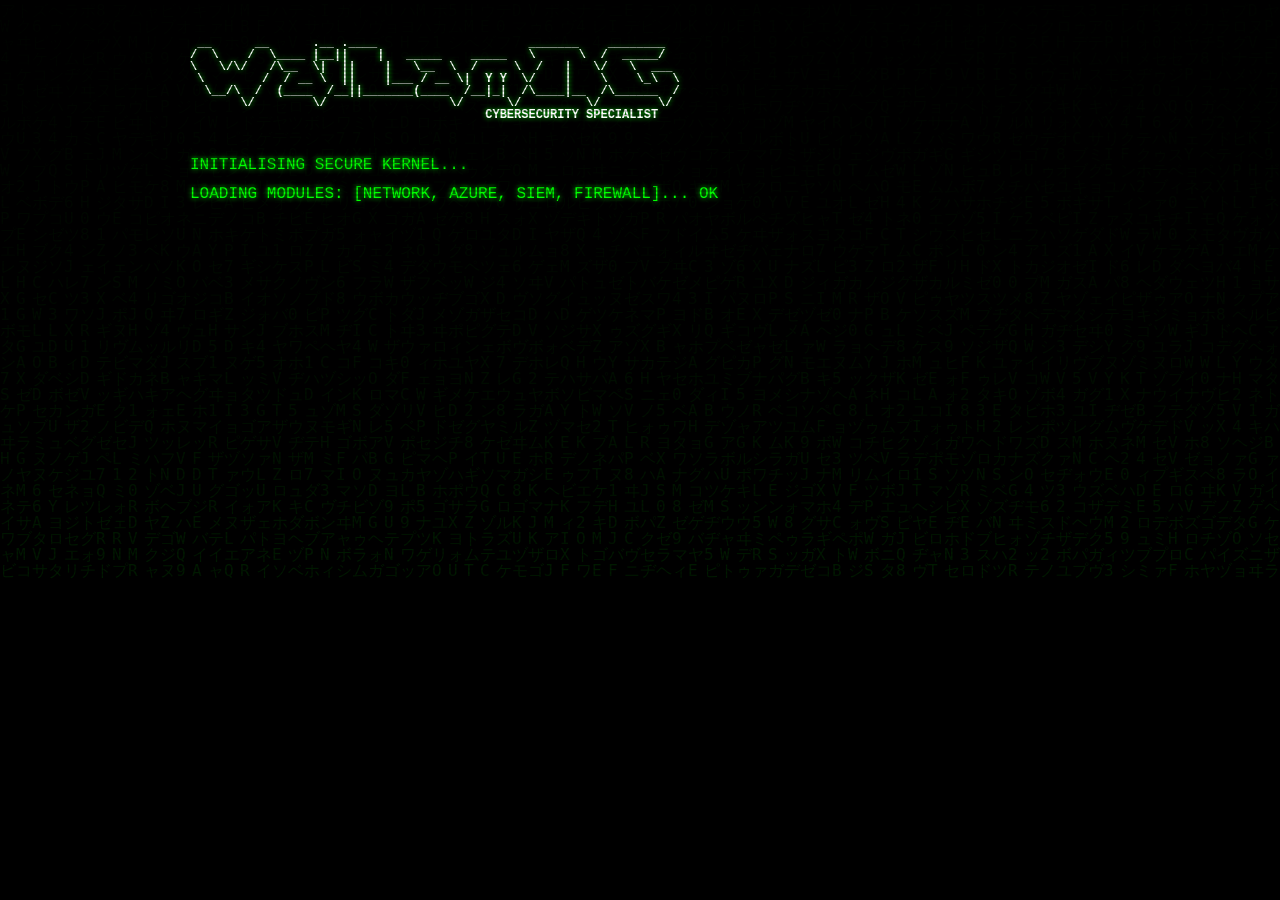
==== index.html @ 567e1de9 "Add initial HTML structure for my bio page" ====
<!DOCTYPE html>
<html lang="en">
<head>
    <meta charset="UTF-8">
    <meta name="viewport" content="width=device-width, initial-scale=1.0">
    <title>Wai Lam NG | Cybersecurity Specialist</title>
    <style>
        body, html {
            margin: 0;
            padding: 0;
            height: 100%;
            background-color: #000;
            color: #0f0;
            font-family: 'Courier New', Courier, monospace;
            overflow: hidden; /* Prevent body scroll, handle scroll in terminal */
        }

        /* Matrix Background */
        canvas {
            display: block;
            position: fixed;
            top: 0;
            left: 0;
            z-index: 0;
            opacity: 0.25; /* Keep it subtle so text is readable */
        }

        /* Terminal Overlay */
        #terminal-wrapper {
            position: absolute;
            top: 0;
            left: 0;
            width: 100%;
            height: 100%;
            z-index: 1;
            padding: 20px;
            box-sizing: border-box;
            overflow-y: auto;
            background: rgba(0, 0, 0, 0.6); /* Dark tint for readability */
        }

        #terminal {
            max-width: 900px;
            margin: 0 auto;
            padding-bottom: 50px;
            text-shadow: 0 0 5px #0f0;
        }

        .output-line {
            margin: 5px 0;
            line-height: 1.5;
            word-wrap: break-word;
            white-space: pre-wrap;
        }

        .cmd-echo {
            color: #fff;
            margin-top: 15px;
        }

        .highlight {
            color: #fff;
            font-weight: bold;
        }

        #input-container {
            display: flex;
            align-items: center;
            margin-top: 10px;
        }

        #prompt {
            color: #0f0;
            margin-right: 10px;
            white-space: nowrap;
        }

        #cmd-input {
            background: transparent;
            border: none;
            color: #0f0;
            font-family: 'Courier New', Courier, monospace;
            font-size: 16px;
            flex-grow: 1;
            outline: none;
            text-shadow: 0 0 5px #0f0;
        }

        /* Ascii Art */
        .ascii-art {
            white-space: pre;
            font-size: 12px;
            line-height: 12px;
            margin-bottom: 20px;
            overflow-x: hidden;
        }

        /* Scanline effect */
        .scanlines {
            background: linear-gradient(
                to bottom,
                rgba(255,255,255,0),
                rgba(255,255,255,0) 50%,
                rgba(0,0,0,0.2) 50%,
                rgba(0,0,0,0.2)
            );
            background-size: 100% 4px;
            position: fixed;
            top: 0; left: 0; right: 0; bottom: 0;
            z-index: 10;
            pointer-events: none;
        }
    </style>
</head>
<body>

    <canvas id="matrix-bg"></canvas>
    <div class="scanlines"></div>

    <div id="terminal-wrapper">
        <div id="terminal">
            <div id="output"></div>
            <div id="input-container" style="display: none;">
                <span id="prompt">guest@wailam-ng:~$</span>
                <input type="text" id="cmd-input" autocomplete="off" spellcheck="false" autofocus>
            </div>
        </div>
    </div>

    <script>
        // --- MATRIX RAIN BACKGROUND ---
        const canvas = document.getElementById('matrix-bg');
        const ctx = canvas.getContext('2d');

        canvas.width = window.innerWidth;
        canvas.height = window.innerHeight;

        const katakana = 'アァカサタナハマヤャラワガザダバパイィキシチニヒミリヰギジヂビピウゥクスツヌフムユュルグズブヅプエェケセテネヘメレゲゼデベペオォコソトノホモヨョロゴゾドボポヴッン';
        const latin = 'ABCDEFGHIJKLMNOPQRSTUVWXYZ';
        const nums = '0123456789';
        const alphabet = katakana + latin + nums;

        const fontSize = 16;
        const columns = canvas.width / fontSize;
        const drops = [];

        for(let x = 0; x < columns; x++) {
            drops[x] = 1;
        }

        function drawMatrix() {
            ctx.fillStyle = 'rgba(0, 0, 0, 0.05)';
            ctx.fillRect(0, 0, canvas.width, canvas.height);
            
            ctx.fillStyle = '#0F0';
            ctx.font = fontSize + 'px monospace';

            for(let i = 0; i < drops.length; i++) {
                const text = alphabet.charAt(Math.floor(Math.random() * alphabet.length));
                ctx.fillText(text, i * fontSize, drops[i] * fontSize);
                
                if(drops[i] * fontSize > canvas.height && Math.random() > 0.975) {
                    drops[i] = 0;
                }
                drops[i]++;
            }
        }
        setInterval(drawMatrix, 30);

        window.addEventListener('resize', () => {
            canvas.width = window.innerWidth;
            canvas.height = window.innerHeight;
        });

        // --- TERMINAL LOGIC ---
        const outputDiv = document.getElementById('output');
        const inputContainer = document.getElementById('input-container');
        const cmdInput = document.getElementById('cmd-input');
        const wrapper = document.getElementById('terminal-wrapper');

        const profileData = {
            whoami: `
NAME:        Wai Lam, NG (William)
ROLE:        Cybersecurity Specialist
LOCATION:    Adelaide, Australia
MISSION:     Championing "adequate security" for business resilience.
BIO:         Experienced ICT security architect specialising in network 
             security, cloud computing, and threat hunting.

Type '<span class="highlight">skills</span>', '<span class="highlight">experience</span>', or '<span class="highlight">projects</span>' to dig deeper.`,

            skills: `
[SYSTEM SCAN: SKILLS INVENTORY]

<span class="highlight">> Network Security:</span>         Firewall management, architecture review
<span class="highlight">> Azure Cloud Computing:</span>    Managing Azure networking components
<span class="highlight">> Threat Hunting:</span>           SIEM (Splunk, Azure KQL), PCAP analysis
<span class="highlight">> Microsoft Security:</span>       Microsoft Defender, Incident Response, Intune
<span class="highlight">> Risk Assessments:</span>         Trending cyber threat landscape analysis
<span class="highlight">> 3rd Party Risk:</span>           Ensure appropriate controls & due diligence
<span class="highlight">> Vulnerability Management:</span> VA scans, prioritising patches by severity
<span class="highlight">> ICT Continuity:</span>           Reinforcing continuity, Business Impact Analysis`,

            experience: `
[WORK HISTORY LOG]

<span class="highlight">[+] SA POLICE (SOUTH AUSTRALIA)</span>
    Role: Technical Security Specialist
    Time: Oct 2024 - Present

<span class="highlight">[+] ISD CYBER (SOUTH AUSTRALIA)</span>
    Role: Senior Technical Security Consultant 
    Time: Nov 2021 – Oct 2024
    --
    Role: Technical Security Consultant
    Time: Aug 2019 – Nov 2021

<span class="highlight">[+] NETCRAFT (MACAU)</span>
    Role: Multiple roles in infrastructure engineering
    Time: Feb 2014 - Feb 2017`,

            education: `
[EDUCATION & CERTIFICATIONS DECRYPTED]

<span class="highlight">DEGREES:</span>
* Master of Cybersecurity, University of South Australia (2019)
* Bachelor of Commerce, University of Adelaide (2012)

<span class="highlight">KEY CERTIFICATIONS:</span>
* Microsoft Certified: Security Operations Analyst Associate
* Azure Fundamentals
* Certificate of the Business Continuity Institute (CBCI)
* H3C Certified Senior Engineer for Routing & Switching (relevant to CCNP)
* CCNA Routing and Switching
* VMware Certified Professional 5 (VCP5)`,

            projects: `
[PROJECT FILES EXTRACTED]

<span class="highlight">> Compliance Alignment:</span> 
  Maturity assessments against Essential Eight, NIST CSF, AESCSF, ISO 27002.
  
<span class="highlight">> Cyber Incident Response:</span> 
  Utilised SOAR and SIEM platforms for security incident reviews.

<span class="highlight">> Security Hardening & SOE Baseline:</span> 
  Implemented scalable security controls for secure operating environments.

<span class="highlight">> International Projects:</span> 
  Key member of cyber security programs in large oil & gas corporations 
  and government departments in Australia. 
  Extensive IT infrastructure projects across Macau and China 
  (casino hotels, aviation networks, government departments).`,

            contact: `
[ESTABLISHING SECURE CONNECTION...]

Phone: <span class="highlight">0426 097 288</span>
Email: <span class="highlight">wailam.ng.william@gmail.com</span>

Ready to strengthen your security posture. Awaiting your transmission.`
        };

        const bootSequence = [
            "INITIALISING SECURE KERNEL...",
            "LOADING MODULES: [NETWORK, AZURE, SIEM, FIREWALL]... OK",
            "ESTABLISHING UPLINK TO WAI LAM NG SECURE DB... CONNECTED",
            "DECRYPTING PROFILE DATA...",
            " ",
            "SYSTEM READY.",
            `Type '<span class="highlight">help</span>' for a list of available commands.`
        ];

        const asciiArt = `
 __      __      .__ .____                     _______    ________   
/  \\    /  \\____ |__||    |   _____    _____   \\      \\  /  _____/   
\\   \\/\\/   /\\__  \\|  ||    |   \\__  \\  /     \\  /   |   \\/   \\  ___  
 \\        /  / __ \\  ||    |___ / __ \\|  Y Y  \\/    |    \\    \\_\\  \\ 
  \\__/\\  /  (____  /__||_______(____  /__|_|  /\\____|__  /\\______  / 
       \\/        \\/                 \\/      \\/         \\/        \\/  
                                         CYBERSECURITY SPECIALIST
        `;

        // Boot sequence logic
        let bootIndex = 0;
        function printBootSequence() {
            if (bootIndex === 0) {
                printLine(`<div class="ascii-art highlight">${asciiArt}</div>`);
            }

            if (bootIndex < bootSequence.length) {
                printLine(bootSequence[bootIndex]);
                bootIndex++;
                setTimeout(printBootSequence, 300); // 300ms delay between lines
            } else {
                inputContainer.style.display = 'flex';
                cmdInput.focus();
                scrollToBottom();
            }
        }

        // Print line to terminal
        function printLine(text, isCmd = false) {
            const line = document.createElement('div');
            line.className = 'output-line' + (isCmd ? ' cmd-echo' : '');
            line.innerHTML = text;
            outputDiv.appendChild(line);
            scrollToBottom();
        }

        function scrollToBottom() {
            wrapper.scrollTop = wrapper.scrollHeight;
        }

        // Handle commands
        function processCommand(cmd) {
            const cleanCmd = cmd.trim().toLowerCase();
            printLine(`guest@wailam-ng:~$ ${cmd}`, true);

            if (cleanCmd === '') return;

            switch(cleanCmd) {
                case 'help':
                    printLine(`
AVAILABLE COMMANDS:
  <span class="highlight">whoami</span>     - Display executive summary
  <span class="highlight">skills</span>     - View technical capabilities
  <span class="highlight">experience</span> - Show employment history
  <span class="highlight">education</span>  - List degrees and certifications
  <span class="highlight">projects</span>   - Display key project highlights
  <span class="highlight">contact</span>    - Get contact details
  <span class="highlight">clear</span>      - Clear terminal screen
  <span class="highlight">sudo</span>       - ???`);
                    break;
                case 'whoami':
                    printLine(profileData.whoami);
                    break;
                case 'skills':
                    printLine(profileData.skills);
                    break;
                case 'experience':
                    printLine(profileData.experience);
                    break;
                case 'education':
                    printLine(profileData.education);
                    break;
                case 'projects':
                    printLine(profileData.projects);
                    break;
                case 'contact':
                    printLine(profileData.contact);
                    break;
                case 'clear':
                    outputDiv.innerHTML = '';
                    break;
                case 'sudo':
                    printLine("Nice try. This incident will be reported.");
                    break;
                default:
                    printLine(`Command not found: ${cleanCmd}. Type 'help' for available commands.`);
            }
        }

        // Event listener for input
        cmdInput.addEventListener('keydown', function(e) {
            if (e.key === 'Enter') {
                const cmd = this.value;
                this.value = '';
                processCommand(cmd);
            }
        });

        // Always focus input when clicking anywhere on the terminal
        wrapper.addEventListener('click', () => {
            cmdInput.focus();
        });

        // Start boot sequence
        window.onload = () => {
            setTimeout(printBootSequence, 500);
        };
    </script>
</body>
</html>
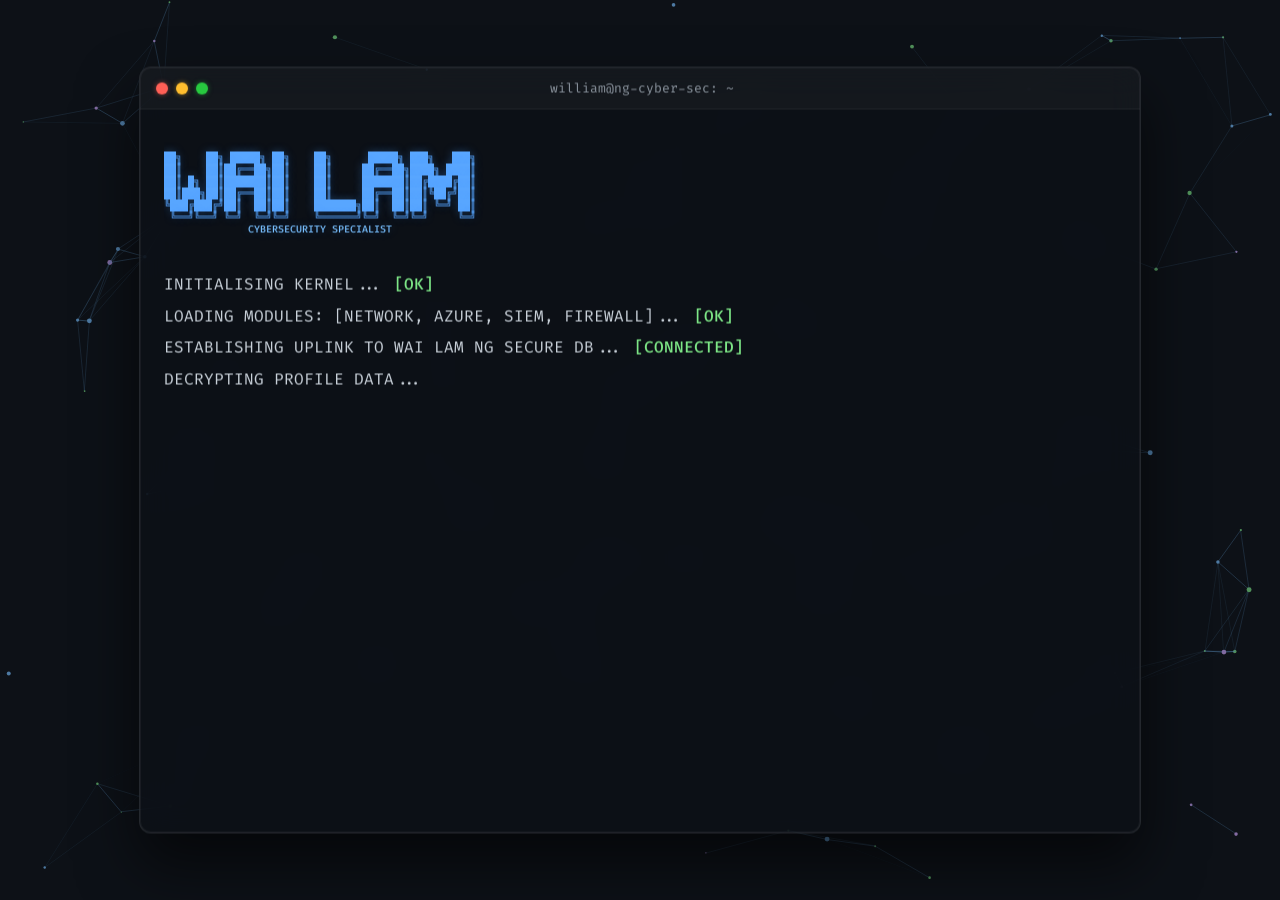
==== commit 8b076af3: "Refresh Style and apply fixes." ====
--- a/index.html
+++ b/index.html
@@ -5,228 +5,305 @@
     <meta name="viewport" content="width=device-width, initial-scale=1.0">
     <title>Wai Lam NG | Cybersecurity Specialist</title>
     <style>
+        @import url('https://fonts.googleapis.com/css2?family=Fira+Code:wght@400;500;700&display=swap');
+        
         body, html {
             margin: 0;
             padding: 0;
             height: 100%;
-            background-color: #000;
-            color: #0f0;
-            font-family: 'Courier New', Courier, monospace;
-            overflow: hidden; /* Prevent body scroll, handle scroll in terminal */
-        }
-
-        /* Matrix Background */
+            background-color: #0d1117; /* Deep modern dark slate */
+            color: #c9d1d9; /* Soft grey text */
+            font-family: 'Fira Code', 'Courier New', Courier, monospace;
+            overflow: hidden;
+        }
+
+        /* Particle Network Background */
         canvas {
             display: block;
             position: fixed;
             top: 0;
             left: 0;
             z-index: 0;
-            opacity: 0.25; /* Keep it subtle so text is readable */
-        }
-
-        /* Terminal Overlay */
+            opacity: 0.6;
+        }
+
+        /* Terminal Overlay with Modern Glassmorphism */
         #terminal-wrapper {
             position: absolute;
-            top: 0;
-            left: 0;
-            width: 100%;
-            height: 100%;
+            top: 50%;
+            left: 50%;
+            transform: translate(-50%, -50%);
+            width: 90%;
+            max-width: 1000px;
+            height: 85vh;
             z-index: 1;
-            padding: 20px;
-            box-sizing: border-box;
+            background: rgba(13, 17, 23, 0.75);
+            backdrop-filter: blur(16px);
+            -webkit-backdrop-filter: blur(16px);
+            border: 1px solid rgba(255, 255, 255, 0.1);
+            border-radius: 12px;
+            box-shadow: 0 30px 60px rgba(0, 0, 0, 0.6), 0 0 0 1px rgba(255,255,255,0.05) inset;
+            display: flex;
+            flex-direction: column;
+            overflow: hidden;
+        }
+
+        /* macOS style window header */
+        #terminal-header {
+            background: rgba(255, 255, 255, 0.03);
+            border-bottom: 1px solid rgba(255, 255, 255, 0.05);
+            padding: 12px 16px;
+            display: flex;
+            align-items: center;
+            gap: 8px;
+        }
+
+        .mac-btn {
+            width: 12px;
+            height: 12px;
+            border-radius: 50%;
+        }
+        .close-btn { background: #ff5f56; box-shadow: 0 0 5px #ff5f5680; }
+        .min-btn { background: #ffbd2e; box-shadow: 0 0 5px #ffbd2e80; }
+        .max-btn { background: #27c93f; box-shadow: 0 0 5px #27c93f80; }
+
+        .window-title {
+            flex-grow: 1;
+            text-align: center;
+            color: #8b949e;
+            font-size: 13px;
+            user-select: none;
+            margin-right: 56px; /* Balance the buttons for true center */
+        }
+
+        #terminal-scroll-area {
+            padding: 24px;
             overflow-y: auto;
-            background: rgba(0, 0, 0, 0.6); /* Dark tint for readability */
-        }
-
-        #terminal {
-            max-width: 900px;
-            margin: 0 auto;
-            padding-bottom: 50px;
-            text-shadow: 0 0 5px #0f0;
-        }
+            flex-grow: 1;
+            scrollbar-width: thin;
+            scrollbar-color: #30363d transparent;
+        }
+        
+        #terminal-scroll-area::-webkit-scrollbar { width: 8px; }
+        #terminal-scroll-area::-webkit-scrollbar-thumb { background-color: #30363d; border-radius: 4px; }
 
         .output-line {
-            margin: 5px 0;
-            line-height: 1.5;
+            margin: 6px 0;
+            line-height: 1.6;
             word-wrap: break-word;
             white-space: pre-wrap;
         }
 
         .cmd-echo {
             color: #fff;
-            margin-top: 15px;
-        }
-
-        .highlight {
-            color: #fff;
-            font-weight: bold;
-        }
+            margin-top: 20px;
+            opacity: 0.8;
+        }
+
+        /* Modern syntax highlighting classes */
+        .hl-cyan { color: #79c0ff; font-weight: 500; }
+        .hl-green { color: #7ee787; font-weight: 500; }
+        .hl-purple { color: #d2a8ff; font-weight: 500; }
+        .hl-orange { color: #ffa657; font-weight: 500; }
 
         #input-container {
             display: flex;
             align-items: center;
-            margin-top: 10px;
+            margin-top: 15px;
+            padding-bottom: 20px;
         }
 
         #prompt {
-            color: #0f0;
-            margin-right: 10px;
+            margin-right: 12px;
             white-space: nowrap;
-        }
+            font-weight: 500;
+        }
+        
+        .prompt-user { color: #ff7b72; }
+        .prompt-at { color: #c9d1d9; }
+        .prompt-host { color: #d2a8ff; }
+        .prompt-symbol { color: #7ee787; }
 
         #cmd-input {
             background: transparent;
             border: none;
-            color: #0f0;
-            font-family: 'Courier New', Courier, monospace;
-            font-size: 16px;
+            color: #c9d1d9;
+            font-family: 'Fira Code', monospace;
+            font-size: 15px;
             flex-grow: 1;
             outline: none;
-            text-shadow: 0 0 5px #0f0;
-        }
-
-        /* Ascii Art */
+        }
+
         .ascii-art {
             white-space: pre;
-            font-size: 12px;
+            font-size: 10px;
             line-height: 12px;
-            margin-bottom: 20px;
-            overflow-x: hidden;
-        }
-
-        /* Scanline effect */
-        .scanlines {
-            background: linear-gradient(
-                to bottom,
-                rgba(255,255,255,0),
-                rgba(255,255,255,0) 50%,
-                rgba(0,0,0,0.2) 50%,
-                rgba(0,0,0,0.2)
-            );
-            background-size: 100% 4px;
-            position: fixed;
-            top: 0; left: 0; right: 0; bottom: 0;
-            z-index: 10;
-            pointer-events: none;
+            margin-bottom: 24px;
+            color: #58a6ff;
+            text-shadow: 0 0 10px rgba(88, 166, 255, 0.3);
+            overflow: hidden;
+            -ms-overflow-style: none;
+            scrollbar-width: none;
+        }
+        
+        .ascii-art::-webkit-scrollbar {
+            display: none;
         }
     </style>
 </head>
 <body>
 
-    <canvas id="matrix-bg"></canvas>
-    <div class="scanlines"></div>
+    <canvas id="network-bg"></canvas>
 
     <div id="terminal-wrapper">
-        <div id="terminal">
+        <div id="terminal-header">
+            <div class="mac-btn close-btn"></div>
+            <div class="mac-btn min-btn"></div>
+            <div class="mac-btn max-btn"></div>
+            <div class="window-title">william@ng-cyber-sec: ~</div>
+        </div>
+        <div id="terminal-scroll-area">
             <div id="output"></div>
             <div id="input-container" style="display: none;">
-                <span id="prompt">guest@wailam-ng:~$</span>
+                <span id="prompt">
+                    <span class="prompt-user">guest</span><span class="prompt-at">@</span><span class="prompt-host">wailam-ng</span><span class="prompt-symbol">:~$</span>
+                </span>
                 <input type="text" id="cmd-input" autocomplete="off" spellcheck="false" autofocus>
             </div>
         </div>
     </div>
 
     <script>
-        // --- MATRIX RAIN BACKGROUND ---
-        const canvas = document.getElementById('matrix-bg');
+        // --- PARTICLE NETWORK BACKGROUND ---
+        const canvas = document.getElementById('network-bg');
         const ctx = canvas.getContext('2d');
 
-        canvas.width = window.innerWidth;
-        canvas.height = window.innerHeight;
-
-        const katakana = 'アァカサタナハマヤャラワガザダバパイィキシチニヒミリヰギジヂビピウゥクスツヌフムユュルグズブヅプエェケセテネヘメレゲゼデベペオォコソトノホモヨョロゴゾドボポヴッン';
-        const latin = 'ABCDEFGHIJKLMNOPQRSTUVWXYZ';
-        const nums = '0123456789';
-        const alphabet = katakana + latin + nums;
-
-        const fontSize = 16;
-        const columns = canvas.width / fontSize;
-        const drops = [];
-
-        for(let x = 0; x < columns; x++) {
-            drops[x] = 1;
-        }
-
-        function drawMatrix() {
-            ctx.fillStyle = 'rgba(0, 0, 0, 0.05)';
-            ctx.fillRect(0, 0, canvas.width, canvas.height);
-            
-            ctx.fillStyle = '#0F0';
-            ctx.font = fontSize + 'px monospace';
-
-            for(let i = 0; i < drops.length; i++) {
-                const text = alphabet.charAt(Math.floor(Math.random() * alphabet.length));
-                ctx.fillText(text, i * fontSize, drops[i] * fontSize);
-                
-                if(drops[i] * fontSize > canvas.height && Math.random() > 0.975) {
-                    drops[i] = 0;
-                }
-                drops[i]++;
-            }
-        }
-        setInterval(drawMatrix, 30);
-
-        window.addEventListener('resize', () => {
+        function resizeCanvas() {
             canvas.width = window.innerWidth;
             canvas.height = window.innerHeight;
-        });
+        }
+        resizeCanvas();
+        window.addEventListener('resize', resizeCanvas);
+
+        const particlesArray = [];
+        const colors = ['#79c0ff', '#7ee787', '#d2a8ff']; // Modern cyan, green, purple
+
+        class Particle {
+            constructor() {
+                this.x = Math.random() * canvas.width;
+                this.y = Math.random() * canvas.height;
+                this.size = Math.random() * 2 + 0.5;
+                this.speedX = (Math.random() * 0.8) - 0.4;
+                this.speedY = (Math.random() * 0.8) - 0.4;
+                this.color = colors[Math.floor(Math.random() * colors.length)];
+            }
+            update() {
+                this.x += this.speedX;
+                this.y += this.speedY;
+
+                // Bounce off edges
+                if (this.x < 0 || this.x > canvas.width) this.speedX = -this.speedX;
+                if (this.y < 0 || this.y > canvas.height) this.speedY = -this.speedY;
+            }
+            draw() {
+                ctx.fillStyle = this.color;
+                ctx.beginPath();
+                ctx.arc(this.x, this.y, this.size, 0, Math.PI * 2);
+                ctx.fill();
+            }
+        }
+
+        function initParticles() {
+            particlesArray.length = 0;
+            // Adjust particle density based on screen size
+            let numParticles = (canvas.width * canvas.height) / 12000;
+            for (let i = 0; i < numParticles; i++) {
+                particlesArray.push(new Particle());
+            }
+        }
+        initParticles();
+
+        function animateParticles() {
+            ctx.clearRect(0, 0, canvas.width, canvas.height);
+            for (let i = 0; i < particlesArray.length; i++) {
+                particlesArray[i].update();
+                particlesArray[i].draw();
+                
+                // Draw connection lines
+                for (let j = i; j < particlesArray.length; j++) {
+                    const dx = particlesArray[i].x - particlesArray[j].x;
+                    const dy = particlesArray[i].y - particlesArray[j].y;
+                    const distance = Math.sqrt(dx * dx + dy * dy);
+                    
+                    if (distance < 120) {
+                        ctx.beginPath();
+                        ctx.strokeStyle = `rgba(121, 192, 255, ${1 - distance/120})`;
+                        ctx.lineWidth = 0.5;
+                        ctx.moveTo(particlesArray[i].x, particlesArray[i].y);
+                        ctx.lineTo(particlesArray[j].x, particlesArray[j].y);
+                        ctx.stroke();
+                    }
+                }
+            }
+            requestAnimationFrame(animateParticles);
+        }
+        animateParticles();
 
         // --- TERMINAL LOGIC ---
         const outputDiv = document.getElementById('output');
         const inputContainer = document.getElementById('input-container');
         const cmdInput = document.getElementById('cmd-input');
-        const wrapper = document.getElementById('terminal-wrapper');
+        const wrapper = document.getElementById('terminal-scroll-area');
 
         const profileData = {
             whoami: `
-NAME:        Wai Lam, NG (William)
-ROLE:        Cybersecurity Specialist
-LOCATION:    Adelaide, Australia
-MISSION:     Championing "adequate security" for business resilience.
-BIO:         Experienced ICT security architect specialising in network 
+<span class="hl-purple">NAME:</span>        Wai Lam, NG (William)
+<span class="hl-purple">ROLE:</span>        Cybersecurity Specialist
+<span class="hl-purple">LOCATION:</span>    Adelaide, Australia
+<span class="hl-purple">MISSION:</span>     Championing "adequate security" for business resilience.
+<span class="hl-purple">BIO:</span>         Experienced ICT security architect specialising in network 
              security, cloud computing, and threat hunting.
 
-Type '<span class="highlight">skills</span>', '<span class="highlight">experience</span>', or '<span class="highlight">projects</span>' to dig deeper.`,
+Type '<span class="hl-cyan">skills</span>', '<span class="hl-cyan">experience</span>', or '<span class="hl-cyan">projects</span>' to dig deeper.`,
 
             skills: `
-[SYSTEM SCAN: SKILLS INVENTORY]
-
-<span class="highlight">> Network Security:</span>         Firewall management, architecture review
-<span class="highlight">> Azure Cloud Computing:</span>    Managing Azure networking components
-<span class="highlight">> Threat Hunting:</span>           SIEM (Splunk, Azure KQL), PCAP analysis
-<span class="highlight">> Microsoft Security:</span>       Microsoft Defender, Incident Response, Intune
-<span class="highlight">> Risk Assessments:</span>         Trending cyber threat landscape analysis
-<span class="highlight">> 3rd Party Risk:</span>           Ensure appropriate controls & due diligence
-<span class="highlight">> Vulnerability Management:</span> VA scans, prioritising patches by severity
-<span class="highlight">> ICT Continuity:</span>           Reinforcing continuity, Business Impact Analysis`,
+<span class="hl-orange">[SYSTEM SCAN: SKILLS INVENTORY]</span>
+
+<span class="hl-cyan">> Network Security:</span>         Firewall management, architecture review
+<span class="hl-cyan">> Azure Cloud Computing:</span>    Managing Azure networking components
+<span class="hl-cyan">> Threat Hunting:</span>           SIEM (Splunk, Azure KQL), PCAP analysis
+<span class="hl-cyan">> Microsoft Security:</span>       Microsoft Defender, Incident Response, Intune
+<span class="hl-cyan">> Risk Assessments:</span>         Trending cyber threat landscape analysis
+<span class="hl-cyan">> 3rd Party Risk:</span>           Ensure appropriate controls & due diligence
+<span class="hl-cyan">> Vulnerability Management:</span> VA scans, prioritising patches by severity
+<span class="hl-cyan">> ICT Continuity:</span>           Reinforcing continuity, Business Impact Analysis`,
 
             experience: `
-[WORK HISTORY LOG]
-
-<span class="highlight">[+] SA POLICE (SOUTH AUSTRALIA)</span>
+<span class="hl-orange">[WORK HISTORY LOG]</span>
+
+<span class="hl-green">[+] SA POLICE (SOUTH AUSTRALIA)</span>
     Role: Technical Security Specialist
     Time: Oct 2024 - Present
 
-<span class="highlight">[+] ISD CYBER (SOUTH AUSTRALIA)</span>
+<span class="hl-green">[+] ISD CYBER (SOUTH AUSTRALIA)</span>
     Role: Senior Technical Security Consultant 
     Time: Nov 2021 – Oct 2024
     --
     Role: Technical Security Consultant
     Time: Aug 2019 – Nov 2021
 
-<span class="highlight">[+] NETCRAFT (MACAU)</span>
+<span class="hl-green">[+] NETCRAFT (MACAU)</span>
     Role: Multiple roles in infrastructure engineering
     Time: Feb 2014 - Feb 2017`,
 
             education: `
-[EDUCATION & CERTIFICATIONS DECRYPTED]
-
-<span class="highlight">DEGREES:</span>
+<span class="hl-orange">[EDUCATION & CERTIFICATIONS DECRYPTED]</span>
+
+<span class="hl-purple">DEGREES:</span>
 * Master of Cybersecurity, University of South Australia (2019)
 * Bachelor of Commerce, University of Adelaide (2012)
 
-<span class="highlight">KEY CERTIFICATIONS:</span>
+<span class="hl-purple">KEY CERTIFICATIONS:</span>
 * Microsoft Certified: Security Operations Analyst Associate
 * Azure Fundamentals
 * Certificate of the Business Continuity Institute (CBCI)
@@ -235,63 +312,63 @@
 * VMware Certified Professional 5 (VCP5)`,
 
             projects: `
-[PROJECT FILES EXTRACTED]
-
-<span class="highlight">> Compliance Alignment:</span> 
+<span class="hl-orange">[PROJECT FILES EXTRACTED]</span>
+
+<span class="hl-cyan">> Compliance Alignment:</span> 
   Maturity assessments against Essential Eight, NIST CSF, AESCSF, ISO 27002.
   
-<span class="highlight">> Cyber Incident Response:</span> 
+<span class="hl-cyan">> Cyber Incident Response:</span> 
   Utilised SOAR and SIEM platforms for security incident reviews.
 
-<span class="highlight">> Security Hardening & SOE Baseline:</span> 
+<span class="hl-cyan">> Security Hardening & SOE Baseline:</span> 
   Implemented scalable security controls for secure operating environments.
 
-<span class="highlight">> International Projects:</span> 
+<span class="hl-cyan">> International Projects:</span> 
   Key member of cyber security programs in large oil & gas corporations 
   and government departments in Australia. 
   Extensive IT infrastructure projects across Macau and China 
   (casino hotels, aviation networks, government departments).`,
 
             contact: `
-[ESTABLISHING SECURE CONNECTION...]
-
-Phone: <span class="highlight">0426 097 288</span>
-Email: <span class="highlight">wailam.ng.william@gmail.com</span>
+<span class="hl-orange">[ESTABLISHING SECURE CONNECTION...]</span>
+
+Phone: <span class="hl-green">0426 097 288</span>
+Email: <span class="hl-green">wailam.ng.william@gmail.com</span>
 
 Ready to strengthen your security posture. Awaiting your transmission.`
         };
 
         const bootSequence = [
-            "INITIALISING SECURE KERNEL...",
-            "LOADING MODULES: [NETWORK, AZURE, SIEM, FIREWALL]... OK",
-            "ESTABLISHING UPLINK TO WAI LAM NG SECURE DB... CONNECTED",
-            "DECRYPTING PROFILE DATA...",
-            " ",
-            "SYSTEM READY.",
-            `Type '<span class="highlight">help</span>' for a list of available commands.`
+            `INITIALISING KERNEL... <span class="hl-green">[OK]</span>`,
+            `LOADING MODULES: [NETWORK, AZURE, SIEM, FIREWALL]... <span class="hl-green">[OK]</span>`,
+            `ESTABLISHING UPLINK TO WAI LAM NG SECURE DB... <span class="hl-green">[CONNECTED]</span>`,
+            `DECRYPTING PROFILE DATA...`,
+            ` `,
+            `SYSTEM READY.`,
+            `Type '<span class="hl-cyan">help</span>' for a list of available commands.`
         ];
 
         const asciiArt = `
- __      __      .__ .____                     _______    ________   
-/  \\    /  \\____ |__||    |   _____    _____   \\      \\  /  _____/   
-\\   \\/\\/   /\\__  \\|  ||    |   \\__  \\  /     \\  /   |   \\/   \\  ___  
- \\        /  / __ \\  ||    |___ / __ \\|  Y Y  \\/    |    \\    \\_\\  \\ 
-  \\__/\\  /  (____  /__||_______(____  /__|_|  /\\____|__  /\\______  / 
-       \\/        \\/                 \\/      \\/         \\/        \\/  
-                                         CYBERSECURITY SPECIALIST
+██╗    ██╗ █████╗ ██╗    ██╗      █████╗ ███╗   ███╗
+██║    ██║██╔══██╗██║    ██║     ██╔══██╗████╗ ████║
+██║ █╗ ██║███████║██║    ██║     ███████║██╔████╔██║
+██║███╗██║██╔══██║██║    ██║     ██╔══██║██║╚██╔╝██║
+╚███╔███╔╝██║  ██║██║    ███████╗██║  ██║██║ ╚═╝ ██║
+ ╚══╝╚══╝ ╚═╝  ╚═╝╚═╝    ╚══════╝╚═╝  ╚═╝╚═╝     ╚═╝
+              <span class="hl-cyan">CYBERSECURITY SPECIALIST</span>
         `;
 
         // Boot sequence logic
         let bootIndex = 0;
         function printBootSequence() {
             if (bootIndex === 0) {
-                printLine(`<div class="ascii-art highlight">${asciiArt}</div>`);
+                printLine(`<div class="ascii-art">${asciiArt}</div>`);
             }
 
             if (bootIndex < bootSequence.length) {
                 printLine(bootSequence[bootIndex]);
                 bootIndex++;
-                setTimeout(printBootSequence, 300); // 300ms delay between lines
+                setTimeout(printBootSequence, 200); // 200ms delay for faster boot
             } else {
                 inputContainer.style.display = 'flex';
                 cmdInput.focus();
@@ -303,7 +380,14 @@
         function printLine(text, isCmd = false) {
             const line = document.createElement('div');
             line.className = 'output-line' + (isCmd ? ' cmd-echo' : '');
-            line.innerHTML = text;
+            
+            // Format the echo command with the prompt
+            if (isCmd) {
+                line.innerHTML = `<span class="prompt-user">guest</span><span class="prompt-at">@</span><span class="prompt-host">wailam-ng</span><span class="prompt-symbol">:~$</span> ${text}`;
+            } else {
+                line.innerHTML = text;
+            }
+            
             outputDiv.appendChild(line);
             scrollToBottom();
         }
@@ -315,7 +399,7 @@
         // Handle commands
         function processCommand(cmd) {
             const cleanCmd = cmd.trim().toLowerCase();
-            printLine(`guest@wailam-ng:~$ ${cmd}`, true);
+            printLine(cmd, true);
 
             if (cleanCmd === '') return;
 
@@ -323,14 +407,14 @@
                 case 'help':
                     printLine(`
 AVAILABLE COMMANDS:
-  <span class="highlight">whoami</span>     - Display executive summary
-  <span class="highlight">skills</span>     - View technical capabilities
-  <span class="highlight">experience</span> - Show employment history
-  <span class="highlight">education</span>  - List degrees and certifications
-  <span class="highlight">projects</span>   - Display key project highlights
-  <span class="highlight">contact</span>    - Get contact details
-  <span class="highlight">clear</span>      - Clear terminal screen
-  <span class="highlight">sudo</span>       - ???`);
+  <span class="hl-cyan">whoami</span>     - Display executive summary
+  <span class="hl-cyan">skills</span>     - View technical capabilities
+  <span class="hl-cyan">experience</span> - Show employment history
+  <span class="hl-cyan">education</span>  - List degrees and certifications
+  <span class="hl-cyan">projects</span>   - Display key project highlights
+  <span class="hl-cyan">contact</span>    - Get contact details
+  <span class="hl-cyan">clear</span>      - Clear terminal screen
+  <span class="hl-cyan">sudo</span>       - ???`);
                     break;
                 case 'whoami':
                     printLine(profileData.whoami);
@@ -354,10 +438,10 @@
                     outputDiv.innerHTML = '';
                     break;
                 case 'sudo':
-                    printLine("Nice try. This incident will be reported.");
+                    printLine(`<span class="hl-orange">Nice try. This incident will be reported.</span>`);
                     break;
                 default:
-                    printLine(`Command not found: ${cleanCmd}. Type 'help' for available commands.`);
+                    printLine(`Command not found: ${cleanCmd}. Type '<span class="hl-cyan">help</span>' for available commands.`);
             }
         }
 
@@ -370,14 +454,14 @@
             }
         });
 
-        // Always focus input when clicking anywhere on the terminal
-        wrapper.addEventListener('click', () => {
+        // Always focus input when clicking anywhere on the terminal wrapper
+        document.getElementById('terminal-wrapper').addEventListener('click', () => {
             cmdInput.focus();
         });
 
         // Start boot sequence
         window.onload = () => {
-            setTimeout(printBootSequence, 500);
+            setTimeout(printBootSequence, 300);
         };
     </script>
 </body>
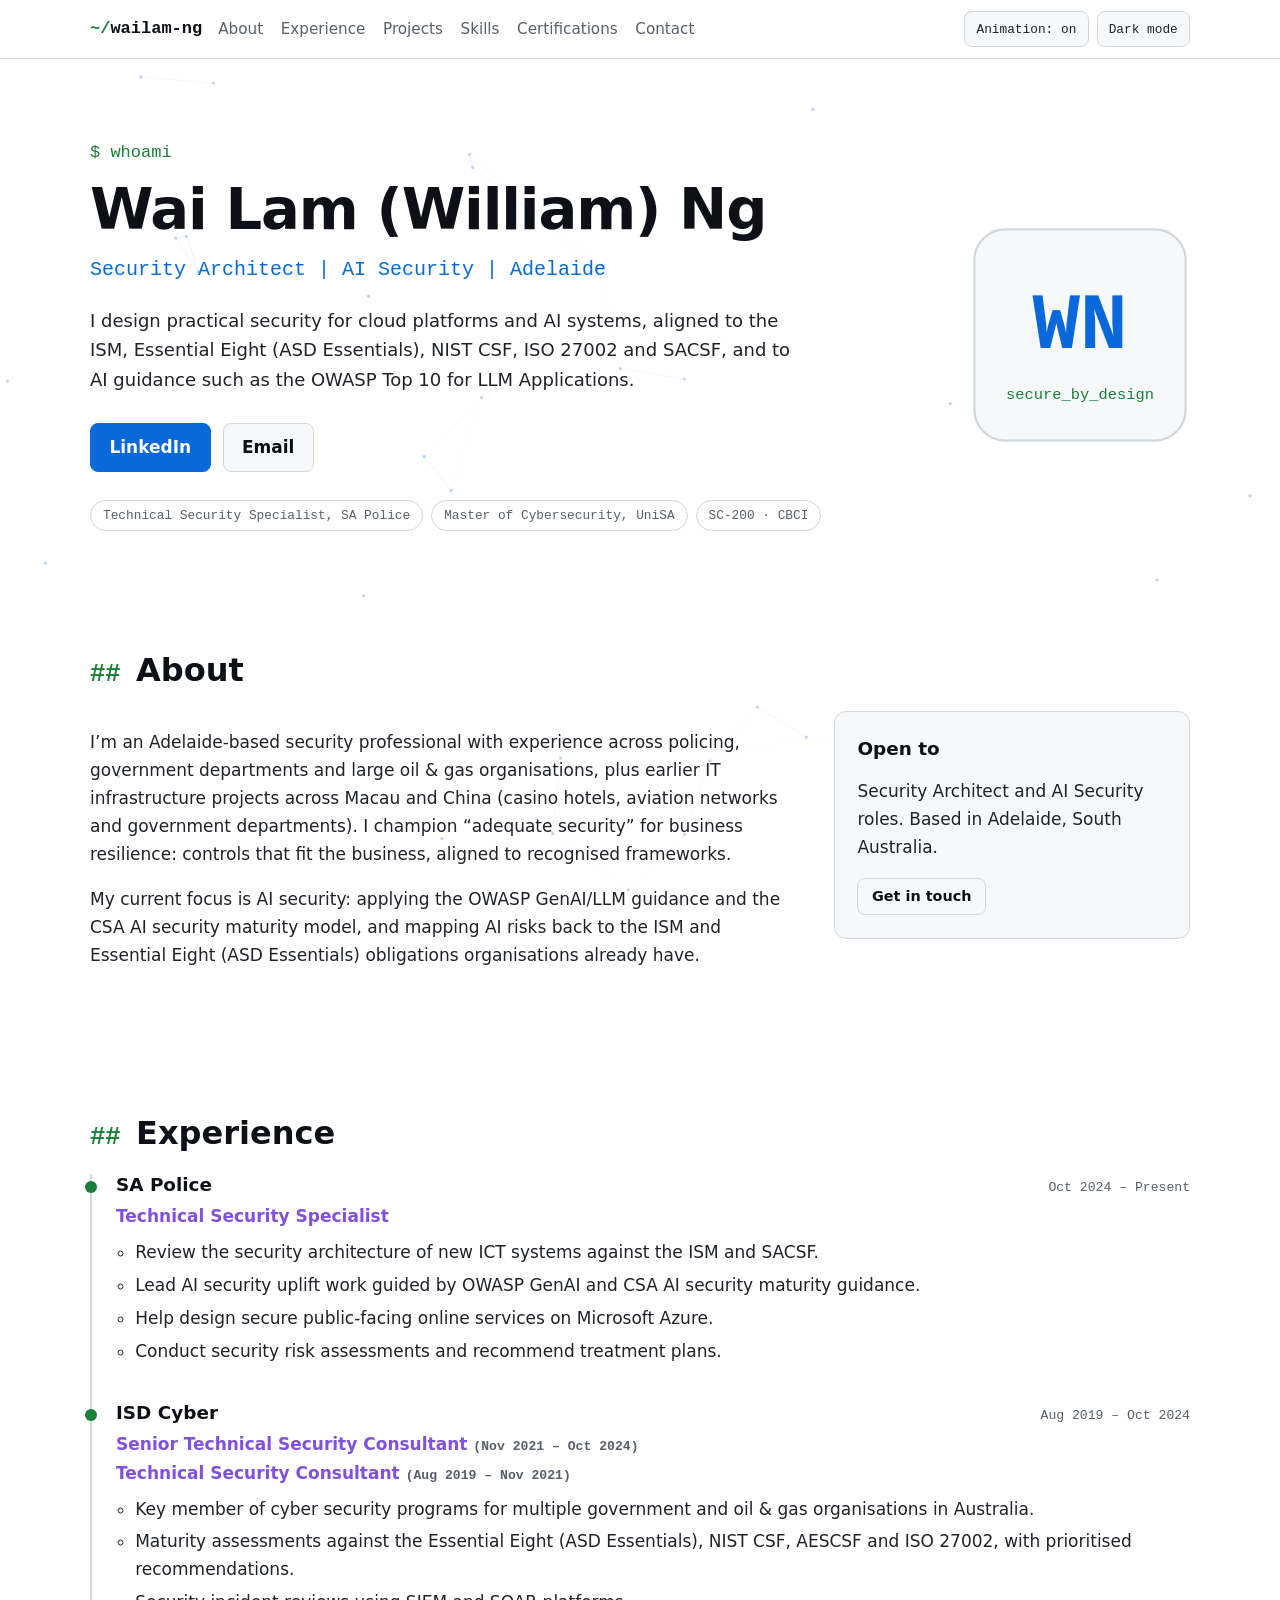
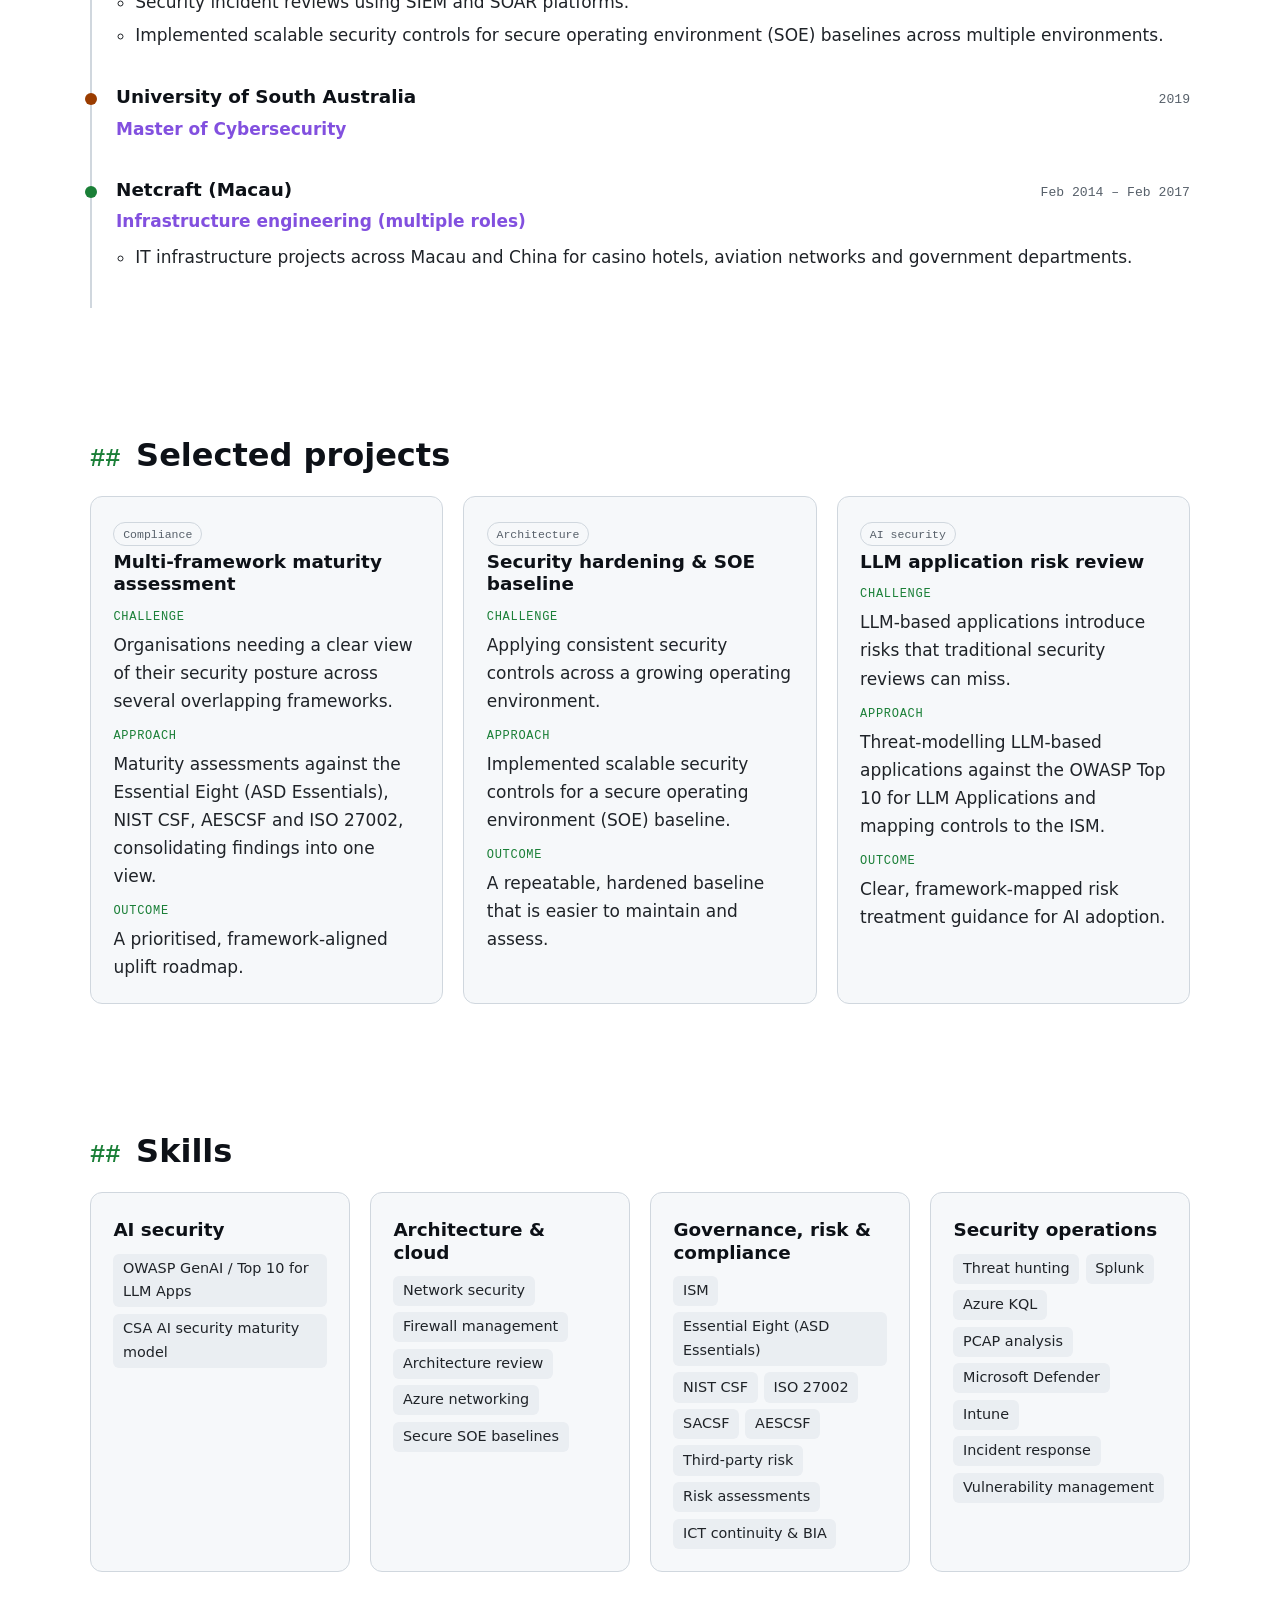
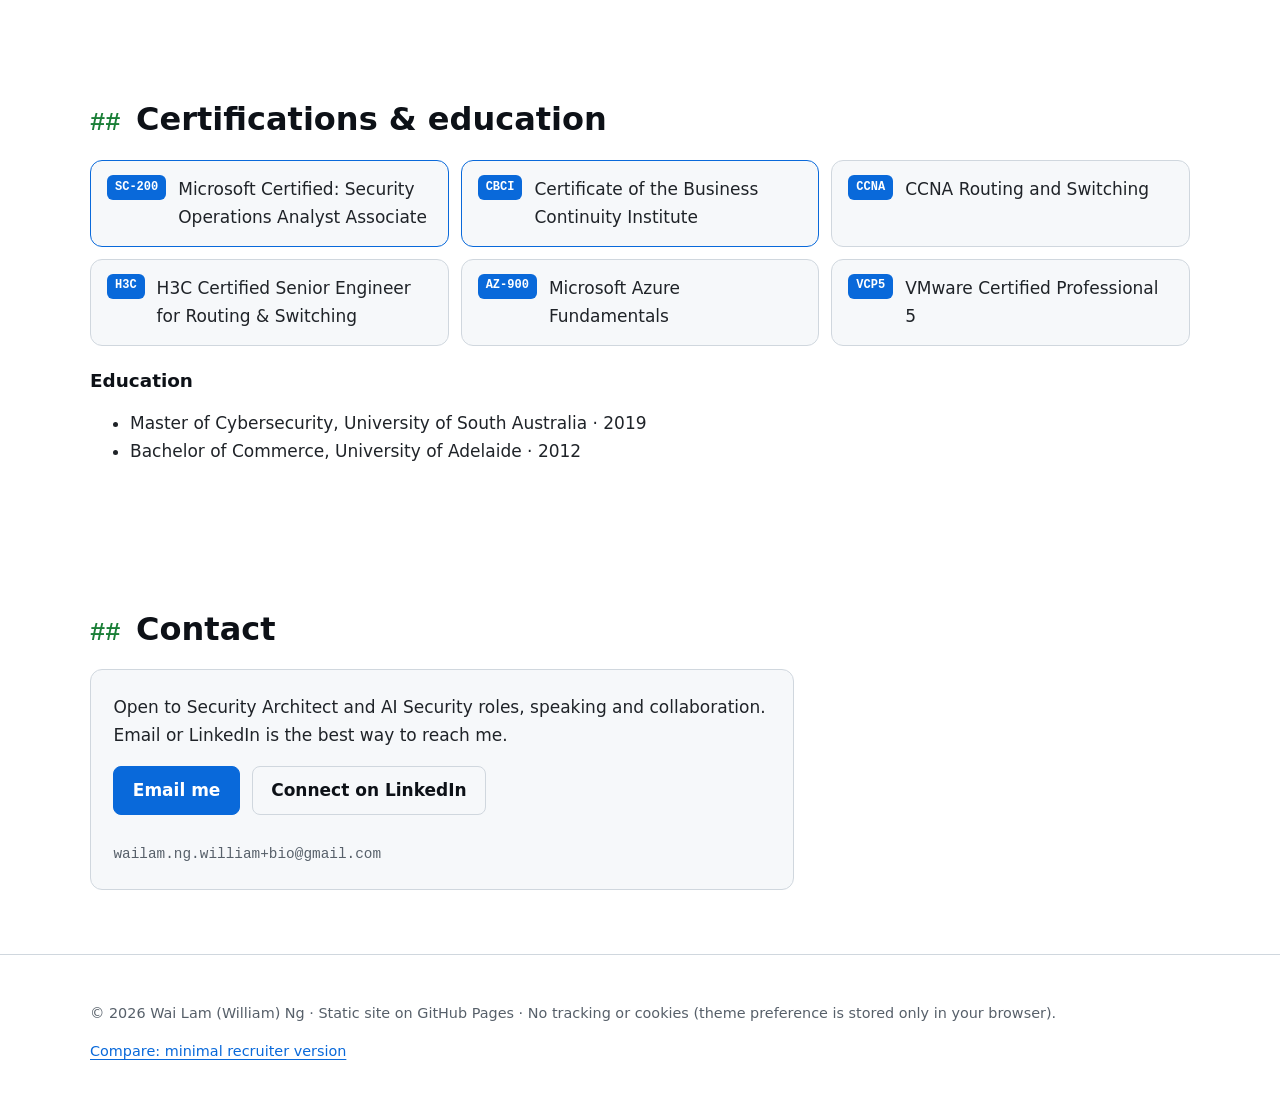
==== commit 1211bd1d: "Redesign Bio Changed to a clean text based Bio page" ====
--- a/index.html
+++ b/index.html
@@ -1,468 +1,237 @@
 <!DOCTYPE html>
-<html lang="en">
+<html lang="en-AU" class="no-js" data-theme="dark">
 <head>
-    <meta charset="UTF-8">
-    <meta name="viewport" content="width=device-width, initial-scale=1.0">
-    <title>Wai Lam NG | Cybersecurity Specialist</title>
-    <style>
-        @import url('https://fonts.googleapis.com/css2?family=Fira+Code:wght@400;500;700&display=swap');
-        
-        body, html {
-            margin: 0;
-            padding: 0;
-            height: 100%;
-            background-color: #0d1117; /* Deep modern dark slate */
-            color: #c9d1d9; /* Soft grey text */
-            font-family: 'Fira Code', 'Courier New', Courier, monospace;
-            overflow: hidden;
-        }
-
-        /* Particle Network Background */
-        canvas {
-            display: block;
-            position: fixed;
-            top: 0;
-            left: 0;
-            z-index: 0;
-            opacity: 0.6;
-        }
-
-        /* Terminal Overlay with Modern Glassmorphism */
-        #terminal-wrapper {
-            position: absolute;
-            top: 50%;
-            left: 50%;
-            transform: translate(-50%, -50%);
-            width: 90%;
-            max-width: 1000px;
-            height: 85vh;
-            z-index: 1;
-            background: rgba(13, 17, 23, 0.75);
-            backdrop-filter: blur(16px);
-            -webkit-backdrop-filter: blur(16px);
-            border: 1px solid rgba(255, 255, 255, 0.1);
-            border-radius: 12px;
-            box-shadow: 0 30px 60px rgba(0, 0, 0, 0.6), 0 0 0 1px rgba(255,255,255,0.05) inset;
-            display: flex;
-            flex-direction: column;
-            overflow: hidden;
-        }
-
-        /* macOS style window header */
-        #terminal-header {
-            background: rgba(255, 255, 255, 0.03);
-            border-bottom: 1px solid rgba(255, 255, 255, 0.05);
-            padding: 12px 16px;
-            display: flex;
-            align-items: center;
-            gap: 8px;
-        }
-
-        .mac-btn {
-            width: 12px;
-            height: 12px;
-            border-radius: 50%;
-        }
-        .close-btn { background: #ff5f56; box-shadow: 0 0 5px #ff5f5680; }
-        .min-btn { background: #ffbd2e; box-shadow: 0 0 5px #ffbd2e80; }
-        .max-btn { background: #27c93f; box-shadow: 0 0 5px #27c93f80; }
-
-        .window-title {
-            flex-grow: 1;
-            text-align: center;
-            color: #8b949e;
-            font-size: 13px;
-            user-select: none;
-            margin-right: 56px; /* Balance the buttons for true center */
-        }
-
-        #terminal-scroll-area {
-            padding: 24px;
-            overflow-y: auto;
-            flex-grow: 1;
-            scrollbar-width: thin;
-            scrollbar-color: #30363d transparent;
-        }
-        
-        #terminal-scroll-area::-webkit-scrollbar { width: 8px; }
-        #terminal-scroll-area::-webkit-scrollbar-thumb { background-color: #30363d; border-radius: 4px; }
-
-        .output-line {
-            margin: 6px 0;
-            line-height: 1.6;
-            word-wrap: break-word;
-            white-space: pre-wrap;
-        }
-
-        .cmd-echo {
-            color: #fff;
-            margin-top: 20px;
-            opacity: 0.8;
-        }
-
-        /* Modern syntax highlighting classes */
-        .hl-cyan { color: #79c0ff; font-weight: 500; }
-        .hl-green { color: #7ee787; font-weight: 500; }
-        .hl-purple { color: #d2a8ff; font-weight: 500; }
-        .hl-orange { color: #ffa657; font-weight: 500; }
-
-        #input-container {
-            display: flex;
-            align-items: center;
-            margin-top: 15px;
-            padding-bottom: 20px;
-        }
-
-        #prompt {
-            margin-right: 12px;
-            white-space: nowrap;
-            font-weight: 500;
-        }
-        
-        .prompt-user { color: #ff7b72; }
-        .prompt-at { color: #c9d1d9; }
-        .prompt-host { color: #d2a8ff; }
-        .prompt-symbol { color: #7ee787; }
-
-        #cmd-input {
-            background: transparent;
-            border: none;
-            color: #c9d1d9;
-            font-family: 'Fira Code', monospace;
-            font-size: 15px;
-            flex-grow: 1;
-            outline: none;
-        }
-
-        .ascii-art {
-            white-space: pre;
-            font-size: 10px;
-            line-height: 12px;
-            margin-bottom: 24px;
-            color: #58a6ff;
-            text-shadow: 0 0 10px rgba(88, 166, 255, 0.3);
-            overflow: hidden;
-            -ms-overflow-style: none;
-            scrollbar-width: none;
-        }
-        
-        .ascii-art::-webkit-scrollbar {
-            display: none;
-        }
-    </style>
+<meta charset="utf-8">
+<meta name="viewport" content="width=device-width, initial-scale=1">
+<meta http-equiv="Content-Security-Policy" content="default-src 'none'; script-src 'self'; style-src 'self'; img-src 'self' data:; form-action 'none'; base-uri 'none'; object-src 'none'">
+<meta name="referrer" content="strict-origin-when-cross-origin">
+<title>Wai Lam (William) Ng | Security Architect | AI Security | Adelaide</title>
+<meta name="description" content="Adelaide-based security professional focused on security architecture, AI security and cyber compliance: OWASP GenAI/LLM, Azure, ISM, Essential Eight (ASD Essentials), NIST CSF, ISO 27002 and SACSF.">
+<link rel="canonical" href="https://whoami813.github.io/bio/">
+<link rel="icon" href="data:image/svg+xml,%3Csvg xmlns='http://www.w3.org/2000/svg' viewBox='0 0 64 64'%3E%3Crect width='64' height='64' rx='12' fill='%230d1117'/%3E%3Ctext x='50%25' y='56%25' text-anchor='middle' dominant-baseline='middle' font-family='monospace' font-size='28' font-weight='700' fill='%2358a6ff'%3EWN%3C/text%3E%3C/svg%3E">
+<meta name="theme-color" content="#0d1117">
+<meta property="og:type" content="profile">
+<meta property="og:site_name" content="Wai Lam (William) Ng">
+<meta property="og:title" content="Wai Lam (William) Ng | Security Architect | AI Security">
+<meta property="og:description" content="Practical, compliant security for cloud and AI systems. Adelaide, Australia.">
+<meta property="og:url" content="https://whoami813.github.io/bio/">
+<meta property="og:image" content="https://whoami813.github.io/bio/og-image.png">
+<meta property="og:image:width" content="1200">
+<meta property="og:image:height" content="630">
+<meta property="og:image:alt" content="Wai Lam (William) Ng, Security Architect and AI Security, Adelaide">
+<meta property="og:locale" content="en_AU">
+<meta name="twitter:card" content="summary_large_image">
+<meta name="twitter:title" content="Wai Lam (William) Ng | Security Architect | AI Security">
+<meta name="twitter:description" content="Practical, compliant security for cloud and AI systems. Adelaide, Australia.">
+<meta name="twitter:image" content="https://whoami813.github.io/bio/og-image.png">
+<link rel="stylesheet" href="style.css">
+<script type="application/ld+json">
+{
+  "@context": "https://schema.org",
+  "@type": "Person",
+  "name": "Wai Lam Ng",
+  "alternateName": "William Ng",
+  "jobTitle": "Technical Security Specialist",
+  "worksFor": {"@type": "Organization", "name": "South Australia Police"},
+  "description": "Adelaide-based security professional focused on security architecture, AI security and cyber compliance.",
+  "url": "https://whoami813.github.io/bio/",
+  "sameAs": ["https://www.linkedin.com/in/wai-lam-ng-5b3852a4/", "https://github.com/whoami813"],
+  "address": {"@type": "PostalAddress", "addressLocality": "Adelaide", "addressRegion": "SA", "addressCountry": "AU"},
+  "alumniOf": [
+    {"@type": "CollegeOrUniversity", "name": "University of South Australia"},
+    {"@type": "CollegeOrUniversity", "name": "University of Adelaide"}
+  ],
+  "knowsAbout": ["Security architecture", "AI security", "OWASP Top 10 for LLM Applications", "Microsoft Azure", "Australian Government ISM", "Essential Eight (ASD Essentials)", "NIST Cybersecurity Framework", "ISO/IEC 27002", "SACSF"]
+}
+</script>
 </head>
 <body>
-
-    <canvas id="network-bg"></canvas>
-
-    <div id="terminal-wrapper">
-        <div id="terminal-header">
-            <div class="mac-btn close-btn"></div>
-            <div class="mac-btn min-btn"></div>
-            <div class="mac-btn max-btn"></div>
-            <div class="window-title">william@ng-cyber-sec: ~</div>
-        </div>
-        <div id="terminal-scroll-area">
-            <div id="output"></div>
-            <div id="input-container" style="display: none;">
-                <span id="prompt">
-                    <span class="prompt-user">guest</span><span class="prompt-at">@</span><span class="prompt-host">wailam-ng</span><span class="prompt-symbol">:~$</span>
-                </span>
-                <input type="text" id="cmd-input" autocomplete="off" spellcheck="false" autofocus>
-            </div>
-        </div>
-    </div>
-
-    <script>
-        // --- PARTICLE NETWORK BACKGROUND ---
-        const canvas = document.getElementById('network-bg');
-        const ctx = canvas.getContext('2d');
-
-        function resizeCanvas() {
-            canvas.width = window.innerWidth;
-            canvas.height = window.innerHeight;
-        }
-        resizeCanvas();
-        window.addEventListener('resize', resizeCanvas);
-
-        const particlesArray = [];
-        const colors = ['#79c0ff', '#7ee787', '#d2a8ff']; // Modern cyan, green, purple
-
-        class Particle {
-            constructor() {
-                this.x = Math.random() * canvas.width;
-                this.y = Math.random() * canvas.height;
-                this.size = Math.random() * 2 + 0.5;
-                this.speedX = (Math.random() * 0.8) - 0.4;
-                this.speedY = (Math.random() * 0.8) - 0.4;
-                this.color = colors[Math.floor(Math.random() * colors.length)];
-            }
-            update() {
-                this.x += this.speedX;
-                this.y += this.speedY;
-
-                // Bounce off edges
-                if (this.x < 0 || this.x > canvas.width) this.speedX = -this.speedX;
-                if (this.y < 0 || this.y > canvas.height) this.speedY = -this.speedY;
-            }
-            draw() {
-                ctx.fillStyle = this.color;
-                ctx.beginPath();
-                ctx.arc(this.x, this.y, this.size, 0, Math.PI * 2);
-                ctx.fill();
-            }
-        }
-
-        function initParticles() {
-            particlesArray.length = 0;
-            // Adjust particle density based on screen size
-            let numParticles = (canvas.width * canvas.height) / 12000;
-            for (let i = 0; i < numParticles; i++) {
-                particlesArray.push(new Particle());
-            }
-        }
-        initParticles();
-
-        function animateParticles() {
-            ctx.clearRect(0, 0, canvas.width, canvas.height);
-            for (let i = 0; i < particlesArray.length; i++) {
-                particlesArray[i].update();
-                particlesArray[i].draw();
-                
-                // Draw connection lines
-                for (let j = i; j < particlesArray.length; j++) {
-                    const dx = particlesArray[i].x - particlesArray[j].x;
-                    const dy = particlesArray[i].y - particlesArray[j].y;
-                    const distance = Math.sqrt(dx * dx + dy * dy);
-                    
-                    if (distance < 120) {
-                        ctx.beginPath();
-                        ctx.strokeStyle = `rgba(121, 192, 255, ${1 - distance/120})`;
-                        ctx.lineWidth = 0.5;
-                        ctx.moveTo(particlesArray[i].x, particlesArray[i].y);
-                        ctx.lineTo(particlesArray[j].x, particlesArray[j].y);
-                        ctx.stroke();
-                    }
-                }
-            }
-            requestAnimationFrame(animateParticles);
-        }
-        animateParticles();
-
-        // --- TERMINAL LOGIC ---
-        const outputDiv = document.getElementById('output');
-        const inputContainer = document.getElementById('input-container');
-        const cmdInput = document.getElementById('cmd-input');
-        const wrapper = document.getElementById('terminal-scroll-area');
-
-        const profileData = {
-            whoami: `
-<span class="hl-purple">NAME:</span>        Wai Lam, NG (William)
-<span class="hl-purple">ROLE:</span>        Cybersecurity Specialist
-<span class="hl-purple">LOCATION:</span>    Adelaide, Australia
-<span class="hl-purple">MISSION:</span>     Championing "adequate security" for business resilience.
-<span class="hl-purple">BIO:</span>         Experienced ICT security architect specialising in network 
-             security, cloud computing, and threat hunting.
-
-Type '<span class="hl-cyan">skills</span>', '<span class="hl-cyan">experience</span>', or '<span class="hl-cyan">projects</span>' to dig deeper.`,
-
-            skills: `
-<span class="hl-orange">[SYSTEM SCAN: SKILLS INVENTORY]</span>
-
-<span class="hl-cyan">> Network Security:</span>         Firewall management, architecture review
-<span class="hl-cyan">> Azure Cloud Computing:</span>    Managing Azure networking components
-<span class="hl-cyan">> Threat Hunting:</span>           SIEM (Splunk, Azure KQL), PCAP analysis
-<span class="hl-cyan">> Microsoft Security:</span>       Microsoft Defender, Incident Response, Intune
-<span class="hl-cyan">> Risk Assessments:</span>         Trending cyber threat landscape analysis
-<span class="hl-cyan">> 3rd Party Risk:</span>           Ensure appropriate controls & due diligence
-<span class="hl-cyan">> Vulnerability Management:</span> VA scans, prioritising patches by severity
-<span class="hl-cyan">> ICT Continuity:</span>           Reinforcing continuity, Business Impact Analysis`,
-
-            experience: `
-<span class="hl-orange">[WORK HISTORY LOG]</span>
-
-<span class="hl-green">[+] SA POLICE (SOUTH AUSTRALIA)</span>
-    Role: Technical Security Specialist
-    Time: Oct 2024 - Present
-
-<span class="hl-green">[+] ISD CYBER (SOUTH AUSTRALIA)</span>
-    Role: Senior Technical Security Consultant 
-    Time: Nov 2021 – Oct 2024
-    --
-    Role: Technical Security Consultant
-    Time: Aug 2019 – Nov 2021
-
-<span class="hl-green">[+] NETCRAFT (MACAU)</span>
-    Role: Multiple roles in infrastructure engineering
-    Time: Feb 2014 - Feb 2017`,
-
-            education: `
-<span class="hl-orange">[EDUCATION & CERTIFICATIONS DECRYPTED]</span>
-
-<span class="hl-purple">DEGREES:</span>
-* Master of Cybersecurity, University of South Australia (2019)
-* Bachelor of Commerce, University of Adelaide (2012)
-
-<span class="hl-purple">KEY CERTIFICATIONS:</span>
-* Microsoft Certified: Security Operations Analyst Associate
-* Azure Fundamentals
-* Certificate of the Business Continuity Institute (CBCI)
-* H3C Certified Senior Engineer for Routing & Switching (relevant to CCNP)
-* CCNA Routing and Switching
-* VMware Certified Professional 5 (VCP5)`,
-
-            projects: `
-<span class="hl-orange">[PROJECT FILES EXTRACTED]</span>
-
-<span class="hl-cyan">> Compliance Alignment:</span> 
-  Maturity assessments against Essential Eight, NIST CSF, AESCSF, ISO 27002.
-  
-<span class="hl-cyan">> Cyber Incident Response:</span> 
-  Utilised SOAR and SIEM platforms for security incident reviews.
-
-<span class="hl-cyan">> Security Hardening & SOE Baseline:</span> 
-  Implemented scalable security controls for secure operating environments.
-
-<span class="hl-cyan">> International Projects:</span> 
-  Key member of cyber security programs in large oil & gas corporations 
-  and government departments in Australia. 
-  Extensive IT infrastructure projects across Macau and China 
-  (casino hotels, aviation networks, government departments).`,
-
-            contact: `
-<span class="hl-orange">[ESTABLISHING SECURE CONNECTION...]</span>
-
-Phone: <span class="hl-green">0426 097 288</span>
-Email: <span class="hl-green">wailam.ng.william@gmail.com</span>
-
-Ready to strengthen your security posture. Awaiting your transmission.`
-        };
-
-        const bootSequence = [
-            `INITIALISING KERNEL... <span class="hl-green">[OK]</span>`,
-            `LOADING MODULES: [NETWORK, AZURE, SIEM, FIREWALL]... <span class="hl-green">[OK]</span>`,
-            `ESTABLISHING UPLINK TO WAI LAM NG SECURE DB... <span class="hl-green">[CONNECTED]</span>`,
-            `DECRYPTING PROFILE DATA...`,
-            ` `,
-            `SYSTEM READY.`,
-            `Type '<span class="hl-cyan">help</span>' for a list of available commands.`
-        ];
-
-        const asciiArt = `
-██╗    ██╗ █████╗ ██╗    ██╗      █████╗ ███╗   ███╗
-██║    ██║██╔══██╗██║    ██║     ██╔══██╗████╗ ████║
-██║ █╗ ██║███████║██║    ██║     ███████║██╔████╔██║
-██║███╗██║██╔══██║██║    ██║     ██╔══██║██║╚██╔╝██║
-╚███╔███╔╝██║  ██║██║    ███████╗██║  ██║██║ ╚═╝ ██║
- ╚══╝╚══╝ ╚═╝  ╚═╝╚═╝    ╚══════╝╚═╝  ╚═╝╚═╝     ╚═╝
-              <span class="hl-cyan">CYBERSECURITY SPECIALIST</span>
-        `;
-
-        // Boot sequence logic
-        let bootIndex = 0;
-        function printBootSequence() {
-            if (bootIndex === 0) {
-                printLine(`<div class="ascii-art">${asciiArt}</div>`);
-            }
-
-            if (bootIndex < bootSequence.length) {
-                printLine(bootSequence[bootIndex]);
-                bootIndex++;
-                setTimeout(printBootSequence, 200); // 200ms delay for faster boot
-            } else {
-                inputContainer.style.display = 'flex';
-                cmdInput.focus();
-                scrollToBottom();
-            }
-        }
-
-        // Print line to terminal
-        function printLine(text, isCmd = false) {
-            const line = document.createElement('div');
-            line.className = 'output-line' + (isCmd ? ' cmd-echo' : '');
-            
-            // Format the echo command with the prompt
-            if (isCmd) {
-                line.innerHTML = `<span class="prompt-user">guest</span><span class="prompt-at">@</span><span class="prompt-host">wailam-ng</span><span class="prompt-symbol">:~$</span> ${text}`;
-            } else {
-                line.innerHTML = text;
-            }
-            
-            outputDiv.appendChild(line);
-            scrollToBottom();
-        }
-
-        function scrollToBottom() {
-            wrapper.scrollTop = wrapper.scrollHeight;
-        }
-
-        // Handle commands
-        function processCommand(cmd) {
-            const cleanCmd = cmd.trim().toLowerCase();
-            printLine(cmd, true);
-
-            if (cleanCmd === '') return;
-
-            switch(cleanCmd) {
-                case 'help':
-                    printLine(`
-AVAILABLE COMMANDS:
-  <span class="hl-cyan">whoami</span>     - Display executive summary
-  <span class="hl-cyan">skills</span>     - View technical capabilities
-  <span class="hl-cyan">experience</span> - Show employment history
-  <span class="hl-cyan">education</span>  - List degrees and certifications
-  <span class="hl-cyan">projects</span>   - Display key project highlights
-  <span class="hl-cyan">contact</span>    - Get contact details
-  <span class="hl-cyan">clear</span>      - Clear terminal screen
-  <span class="hl-cyan">sudo</span>       - ???`);
-                    break;
-                case 'whoami':
-                    printLine(profileData.whoami);
-                    break;
-                case 'skills':
-                    printLine(profileData.skills);
-                    break;
-                case 'experience':
-                    printLine(profileData.experience);
-                    break;
-                case 'education':
-                    printLine(profileData.education);
-                    break;
-                case 'projects':
-                    printLine(profileData.projects);
-                    break;
-                case 'contact':
-                    printLine(profileData.contact);
-                    break;
-                case 'clear':
-                    outputDiv.innerHTML = '';
-                    break;
-                case 'sudo':
-                    printLine(`<span class="hl-orange">Nice try. This incident will be reported.</span>`);
-                    break;
-                default:
-                    printLine(`Command not found: ${cleanCmd}. Type '<span class="hl-cyan">help</span>' for available commands.`);
-            }
-        }
-
-        // Event listener for input
-        cmdInput.addEventListener('keydown', function(e) {
-            if (e.key === 'Enter') {
-                const cmd = this.value;
-                this.value = '';
-                processCommand(cmd);
-            }
-        });
-
-        // Always focus input when clicking anywhere on the terminal wrapper
-        document.getElementById('terminal-wrapper').addEventListener('click', () => {
-            cmdInput.focus();
-        });
-
-        // Start boot sequence
-        window.onload = () => {
-            setTimeout(printBootSequence, 300);
-        };
-    </script>
+<a class="skip-link" href="#main">Skip to content</a>
+<canvas id="bg" aria-hidden="true"></canvas>
+
+<header class="site-header">
+  <div class="container header-inner">
+    <a class="brand" href="#top"><span aria-hidden="true">~/</span>wailam-ng</a>
+    <nav aria-label="Primary">
+      <ul class="nav-list">
+        <li><a href="#about">About</a></li>
+        <li><a href="#experience">Experience</a></li>
+        <li><a href="#projects">Projects</a></li>
+        <li><a href="#skills">Skills</a></li>
+        <li><a href="#certifications">Certifications</a></li>
+        <li><a href="#contact">Contact</a></li>
+      </ul>
+    </nav>
+    <div class="header-actions js-only">
+      <button id="motion-toggle" class="icon-btn" type="button" aria-pressed="true">Animation</button>
+      <button id="theme-toggle" class="icon-btn" type="button">Light mode</button>
+    </div>
+  </div>
+</header>
+
+<main id="main">
+  <section class="hero container" id="top" aria-labelledby="hero-title">
+    <div>
+      <p class="eyebrow mono"><span aria-hidden="true">$ </span>whoami</p>
+      <h1 id="hero-title">Wai Lam (William) Ng</h1>
+      <p class="headline">Security Architect | AI Security | Adelaide</p>
+      <p class="lede">I design practical security for cloud platforms and AI systems, aligned to the ISM, Essential Eight (ASD Essentials), NIST CSF, ISO 27002 and SACSF, and to AI guidance such as the OWASP Top 10 for LLM Applications.</p>
+      <div class="btn-row">
+        <a class="btn primary" href="https://www.linkedin.com/in/wai-lam-ng-5b3852a4/" target="_blank" rel="noopener noreferrer">LinkedIn<span class="sr-only"> (opens in a new tab)</span></a>
+        <a class="btn" href="mailto:wailam.ng.william+bio@gmail.com">Email</a>
+      </div>
+      <ul class="facts">
+        <li>Technical Security Specialist, SA Police</li>
+        <li>Master of Cybersecurity, UniSA</li>
+        <li>SC-200 · CBCI</li>
+      </ul>
+    </div>
+    <svg class="monogram" viewBox="0 0 200 200" aria-hidden="true" focusable="false">
+      <rect class="m-bg" x="4" y="4" width="192" height="192" rx="28"/>
+      <text class="m-ini" x="100" y="112" text-anchor="middle">WN</text>
+      <text class="m-sub" x="100" y="158" text-anchor="middle">secure_by_design</text>
+    </svg>
+  </section>
+
+  <section id="about" class="container" aria-labelledby="about-title">
+    <h2 id="about-title">About</h2>
+    <div class="about-grid">
+      <div>
+        <p>I’m an Adelaide-based security professional with experience across policing, government departments and large oil &amp; gas organisations, plus earlier IT infrastructure projects across Macau and China (casino hotels, aviation networks and government departments). I champion “adequate security” for business resilience: controls that fit the business, aligned to recognised frameworks.</p>
+        <p>My current focus is AI security: applying the OWASP GenAI/LLM guidance and the CSA AI security maturity model, and mapping AI risks back to the ISM and Essential Eight (ASD Essentials) obligations organisations already have.</p>
+      </div>
+      <aside class="card" aria-label="Open to">
+        <h3>Open to</h3>
+        <p>Security Architect and AI Security roles. Based in Adelaide, South Australia.</p>
+        <a class="btn small" href="#contact">Get in touch</a>
+      </aside>
+    </div>
+  </section>
+
+  <section id="experience" class="container" aria-labelledby="exp-title">
+    <h2 id="exp-title">Experience</h2>
+    <ol class="timeline">
+      <li>
+        <article>
+          <div class="job-head"><h3>SA Police</h3><span class="dates">Oct 2024 – Present</span></div>
+          <p class="role">Technical Security Specialist</p>
+          <ul>
+            <li>Review the security architecture of new ICT systems against the ISM and SACSF.</li>
+            <li>Lead AI security uplift work guided by OWASP GenAI and CSA AI security maturity guidance.</li>
+            <li>Help design secure public-facing online services on Microsoft Azure.</li>
+            <li>Conduct security risk assessments and recommend treatment plans.</li>
+          </ul>
+        </article>
+      </li>
+      <li>
+        <article>
+          <div class="job-head"><h3>ISD Cyber</h3><span class="dates">Aug 2019 – Oct 2024</span></div>
+          <p class="role">Senior Technical Security Consultant <span class="dates">(Nov 2021 – Oct 2024)</span><br>Technical Security Consultant <span class="dates">(Aug 2019 – Nov 2021)</span></p>
+          <ul>
+            <li>Key member of cyber security programs for multiple government and oil &amp; gas organisations in Australia.</li>
+            <li>Maturity assessments against the Essential Eight (ASD Essentials), NIST CSF, AESCSF and ISO 27002, with prioritised recommendations.</li>
+            <li>Security incident reviews using SIEM and SOAR platforms.</li>
+            <li>Implemented scalable security controls for secure operating environment (SOE) baselines across multiple environments.</li>
+          </ul>
+        </article>
+      </li>
+      <li class="study">
+        <article>
+          <div class="job-head"><h3>University of South Australia</h3><span class="dates">2019</span></div>
+          <p class="role">Master of Cybersecurity</p>
+        </article>
+      </li>
+      <li>
+        <article>
+          <div class="job-head"><h3>Netcraft (Macau)</h3><span class="dates">Feb 2014 – Feb 2017</span></div>
+          <p class="role">Infrastructure engineering (multiple roles)</p>
+          <ul>
+            <li>IT infrastructure projects across Macau and China for casino hotels, aviation networks and government departments.</li>
+          </ul>
+        </article>
+      </li>
+    </ol>
+  </section>
+
+  <section id="projects" class="container" aria-labelledby="proj-title">
+    <h2 id="proj-title">Selected projects</h2>
+    <div class="grid">
+      <article class="card case">
+        <span class="tag">Compliance</span>
+        <h3>Multi-framework maturity assessment</h3>
+        <dl>
+          <dt>Challenge</dt><dd>Organisations needing a clear view of their security posture across several overlapping frameworks.</dd>
+          <dt>Approach</dt><dd>Maturity assessments against the Essential Eight (ASD Essentials), NIST CSF, AESCSF and ISO 27002, consolidating findings into one view.</dd>
+          <dt>Outcome</dt><dd>A prioritised, framework-aligned uplift roadmap.</dd>
+        </dl>
+      </article>
+      <article class="card case">
+        <span class="tag">Architecture</span>
+        <h3>Security hardening &amp; SOE baseline</h3>
+        <dl>
+          <dt>Challenge</dt><dd>Applying consistent security controls across a growing operating environment.</dd>
+          <dt>Approach</dt><dd>Implemented scalable security controls for a secure operating environment (SOE) baseline.</dd>
+          <dt>Outcome</dt><dd>A repeatable, hardened baseline that is easier to maintain and assess.</dd>
+        </dl>
+      </article>
+      <article class="card case">
+        <span class="tag">AI security</span>
+        <h3>LLM application risk review</h3>
+        <dl>
+          <dt>Challenge</dt><dd>LLM-based applications introduce risks that traditional security reviews can miss.</dd>
+          <dt>Approach</dt><dd>Threat-modelling LLM-based applications against the OWASP Top 10 for LLM Applications and mapping controls to the ISM.</dd>
+          <dt>Outcome</dt><dd>Clear, framework-mapped risk treatment guidance for AI adoption.</dd>
+        </dl>
+      </article>
+    </div>
+  </section>
+
+  <section id="skills" class="container" aria-labelledby="skills-title">
+    <h2 id="skills-title">Skills</h2>
+    <div class="grid skills-grid">
+      <div class="card"><h3>AI security</h3><ul class="skill-list"><li>OWASP GenAI / Top 10 for LLM Apps</li><li>CSA AI security maturity model</li></ul></div>
+      <div class="card"><h3>Architecture &amp; cloud</h3><ul class="skill-list"><li>Network security</li><li>Firewall management</li><li>Architecture review</li><li>Azure networking</li><li>Secure SOE baselines</li></ul></div>
+      <div class="card"><h3>Governance, risk &amp; compliance</h3><ul class="skill-list"><li>ISM</li><li>Essential Eight (ASD Essentials)</li><li>NIST CSF</li><li>ISO 27002</li><li>SACSF</li><li>AESCSF</li><li>Third-party risk</li><li>Risk assessments</li><li>ICT continuity &amp; BIA</li></ul></div>
+      <div class="card"><h3>Security operations</h3><ul class="skill-list"><li>Threat hunting</li><li>Splunk</li><li>Azure KQL</li><li>PCAP analysis</li><li>Microsoft Defender</li><li>Intune</li><li>Incident response</li><li>Vulnerability management</li></ul></div>
+    </div>
+  </section>
+
+  <section id="certifications" class="container" aria-labelledby="cert-title">
+    <h2 id="cert-title">Certifications &amp; education</h2>
+    <ul class="cert-list">
+      <li class="featured"><span class="cert-badge">SC-200</span><span>Microsoft Certified: Security Operations Analyst Associate</span></li>
+      <li class="featured"><span class="cert-badge">CBCI</span><span>Certificate of the Business Continuity Institute</span></li>
+      <li><span class="cert-badge">CCNA</span><span>CCNA Routing and Switching</span></li>
+      <li><span class="cert-badge">H3C</span><span>H3C Certified Senior Engineer for Routing &amp; Switching</span></li>
+      <li><span class="cert-badge">AZ-900</span><span>Microsoft Azure Fundamentals</span></li>
+      <li><span class="cert-badge">VCP5</span><span>VMware Certified Professional 5</span></li>
+    </ul>
+    <h3>Education</h3>
+    <ul>
+      <li>Master of Cybersecurity, University of South Australia · 2019</li>
+      <li>Bachelor of Commerce, University of Adelaide · 2012</li>
+    </ul>
+  </section>
+
+  <section id="contact" class="container" aria-labelledby="contact-title">
+    <h2 id="contact-title">Contact</h2>
+    <div class="contact-block card">
+      <p>Open to Security Architect and AI Security roles, speaking and collaboration. Email or LinkedIn is the best way to reach me.</p>
+      <div class="btn-row">
+        <a class="btn primary" href="mailto:wailam.ng.william+bio@gmail.com">Email me</a>
+        <a class="btn" href="https://www.linkedin.com/in/wai-lam-ng-5b3852a4/" target="_blank" rel="noopener noreferrer">Connect on LinkedIn<span class="sr-only"> (opens in a new tab)</span></a>
+      </div>
+      <p class="contact-addr mono">wailam.ng.william+bio@gmail.com</p>
+    </div>
+  </section>
+</main>
+
+<footer class="site-footer">
+  <div class="container">
+    <p>© <span id="year">2026</span> Wai Lam (William) Ng · Static site on GitHub Pages · No tracking or cookies (theme preference is stored only in your browser).</p>
+    <p><a href="variant-minimal.html">Compare: minimal recruiter version</a></p>
+  </div>
+</footer>
+<script src="script.js"></script>
 </body>
 </html>
--- a/style.css
+++ b/style.css
@@ -0,0 +1,109 @@
+:root{color-scheme:dark;--bg:#0d1117;--surface:#161b22;--surface-2:#21262d;--fg:#c9d1d9;--fg-strong:#f0f6fc;--muted:#8b949e;--border:#30363d;--accent:#58a6ff;--accent-fg:#0d1117;--green:#7ee787;--purple:#d2a8ff;--orange:#ffa657;--focus:#f2cc60;--radius:12px;--mono:ui-monospace,SFMono-Regular,"SF Mono",Menlo,Consolas,"Liberation Mono",monospace;--sans:system-ui,-apple-system,"Segoe UI",Roboto,"Helvetica Neue",Arial,sans-serif}
+[data-theme="light"]{color-scheme:light;--bg:#ffffff;--surface:#f6f8fa;--surface-2:#eaeef2;--fg:#1f2328;--fg-strong:#0d1117;--muted:#57606a;--border:#d0d7de;--accent:#0969da;--accent-fg:#ffffff;--green:#1a7f37;--purple:#8250df;--orange:#9a3c00;--focus:#9a6700}
+*,*::before,*::after{box-sizing:border-box}
+html{-webkit-text-size-adjust:100%}
+@media (prefers-reduced-motion:no-preference){html{scroll-behavior:smooth}}
+body{margin:0;background:var(--bg);color:var(--fg);font-family:var(--sans);font-size:1.0625rem;line-height:1.65}
+.no-js .js-only{display:none!important}
+#bg{position:fixed;inset:0;width:100%;height:100%;z-index:-1;pointer-events:none;opacity:.35}
+.container{width:min(1100px,100% - 2.5rem);margin-inline:auto}
+.mono{font-family:var(--mono)}
+.sr-only{position:absolute;width:1px;height:1px;padding:0;margin:-1px;overflow:hidden;clip:rect(0 0 0 0);white-space:nowrap;border:0}
+.skip-link{position:absolute;left:1rem;top:-4rem;z-index:100;background:var(--accent);color:var(--accent-fg);padding:.6rem 1rem;border-radius:8px;font-weight:600}
+.skip-link:focus{top:1rem}
+:focus-visible{outline:3px solid var(--focus);outline-offset:3px;border-radius:4px}
+a{color:var(--accent);text-underline-offset:3px}
+a:hover{text-decoration-thickness:2px}
+h1,h2,h3{color:var(--fg-strong);line-height:1.2}
+h2{font-size:clamp(1.5rem,3vw,2rem);margin:0 0 1.25rem}
+h2::before{content:"## ";content:"## "/"";font-family:var(--mono);color:var(--green);font-size:.8em}
+h3{font-size:1.15rem;margin:1.5rem 0 .5rem}
+
+.site-header{position:sticky;top:0;z-index:10;background:var(--bg);background:color-mix(in srgb,var(--bg) 88%,transparent);backdrop-filter:blur(10px);-webkit-backdrop-filter:blur(10px);border-bottom:1px solid var(--border)}
+.header-inner{display:flex;align-items:center;gap:1rem;padding:.7rem 0;flex-wrap:wrap}
+.brand{font-family:var(--mono);font-weight:700;color:var(--fg-strong);text-decoration:none}
+.brand span{color:var(--green)}
+nav{flex:1;min-width:0}
+.nav-list{display:flex;gap:.25rem 1.1rem;list-style:none;margin:0;padding:0;overflow-x:auto;scrollbar-width:none}
+.nav-list a{display:inline-block;padding:.3rem 0;color:var(--muted);text-decoration:none;font-size:.95rem;white-space:nowrap}
+.nav-list a:hover{color:var(--fg-strong)}
+.header-actions{display:flex;gap:.5rem}
+.icon-btn{font-family:var(--mono);font-size:.8rem;min-height:36px;padding:.35rem .7rem;background:var(--surface);color:var(--fg);border:1px solid var(--border);border-radius:8px;cursor:pointer}
+.icon-btn:hover{border-color:var(--accent)}
+.icon-btn[aria-pressed="true"]::after{content:": on";content:": on"/""}
+.icon-btn[aria-pressed="false"]::after{content:": off";content:": off"/""}
+.icon-btn:disabled{opacity:.6;cursor:not-allowed}
+@media (max-width:760px){nav{order:3;flex-basis:100%}.header-actions{margin-left:auto}}
+
+section{padding:4rem 0;scroll-margin-top:6rem}
+.hero{display:grid;grid-template-columns:1fr auto;gap:2.5rem;align-items:center;padding:5rem 0 3.5rem}
+.eyebrow{margin:0 0 .5rem;color:var(--green)}
+.hero h1{margin:0 0 .5rem;font-size:clamp(2.2rem,6vw,3.6rem);letter-spacing:-.02em}
+.headline{margin:0 0 1.25rem;font-family:var(--mono);color:var(--accent);font-size:clamp(1rem,2.4vw,1.25rem)}
+.lede{max-width:62ch;font-size:1.125rem}
+.btn-row{display:flex;flex-wrap:wrap;gap:.75rem;margin:1.75rem 0}
+.btn{display:inline-flex;align-items:center;gap:.4rem;min-height:44px;padding:.6rem 1.15rem;border:1px solid var(--border);border-radius:8px;background:var(--surface);color:var(--fg-strong);font:inherit;font-weight:600;text-decoration:none;cursor:pointer}
+.btn:hover{border-color:var(--accent)}
+.btn.primary{background:var(--accent);border-color:var(--accent);color:var(--accent-fg)}
+.btn.small{min-height:36px;padding:.35rem .85rem;font-size:.9rem}
+.facts{display:flex;flex-wrap:wrap;gap:.5rem;list-style:none;margin:0;padding:0}
+.facts li{font-family:var(--mono);font-size:.8rem;color:var(--muted);border:1px solid var(--border);border-radius:999px;padding:.25rem .75rem}
+.monogram{width:clamp(150px,22vw,220px);height:auto}
+.m-bg{fill:var(--surface);stroke:var(--border);stroke-width:2}
+.m-ini{fill:var(--accent);font-family:var(--mono);font-size:72px;font-weight:700}
+.m-sub{fill:var(--green);font-family:var(--mono);font-size:14px}
+@media (max-width:760px){.hero{grid-template-columns:1fr;padding:3rem 0 2rem}.monogram{display:none}}
+
+.card{background:var(--surface);border:1px solid var(--border);border-radius:var(--radius);padding:1.4rem}
+.card h3{margin:.25rem 0 .5rem}
+.grid{display:grid;gap:1.25rem;grid-template-columns:repeat(auto-fit,minmax(min(100%,290px),1fr))}
+.about-grid{display:grid;grid-template-columns:2fr 1fr;gap:2rem;align-items:start}
+.about-grid p{max-width:68ch}
+@media (max-width:760px){.about-grid{grid-template-columns:1fr}}
+
+.timeline{list-style:none;margin:0;padding:0;border-left:2px solid var(--border)}
+.timeline>li{position:relative;padding:0 0 2rem 1.5rem}
+.timeline>li::before{content:"";position:absolute;left:-7px;top:.45rem;width:12px;height:12px;border-radius:50%;background:var(--green)}
+.timeline>li.study::before{background:var(--orange)}
+.timeline ul{padding-left:1.2rem;margin:.5rem 0 0}
+.timeline li li{margin:.3rem 0}
+.job-head{display:flex;flex-wrap:wrap;justify-content:space-between;align-items:baseline;gap:.25rem 1rem}
+.job-head h3{margin:0}
+.dates{font-family:var(--mono);font-size:.82rem;color:var(--muted);margin:0}
+.role{margin:.25rem 0 .25rem;color:var(--purple);font-weight:600}
+.placeholder-note{font-family:var(--mono);font-size:.82rem;color:var(--orange)}
+.tag{display:inline-block;font-family:var(--mono);font-size:.72rem;color:var(--muted);border:1px solid var(--border);border-radius:999px;padding:.1rem .55rem;vertical-align:middle}
+.case dl{margin:0}
+.case dt{margin-top:.75rem;font-family:var(--mono);font-size:.75rem;letter-spacing:.06em;text-transform:uppercase;color:var(--green)}
+.case dd{margin:.2rem 0 0}
+.skill-list{display:flex;flex-wrap:wrap;gap:.4rem;list-style:none;margin:.75rem 0 0;padding:0}
+.skill-list li{background:var(--surface-2);border-radius:6px;padding:.2rem .6rem;font-size:.9rem}
+.cert-list{display:grid;gap:.75rem;grid-template-columns:repeat(auto-fit,minmax(min(100%,320px),1fr));list-style:none;margin:0;padding:0}
+.cert-list li{display:flex;gap:.75rem;align-items:flex-start;background:var(--surface);border:1px solid var(--border);border-radius:var(--radius);padding:.9rem 1rem}
+.cert-list li.featured{border-color:var(--accent)}
+.cert-badge{flex:none;font-family:var(--mono);font-size:.75rem;font-weight:700;color:var(--accent-fg);background:var(--accent);border-radius:6px;padding:.15rem .5rem}
+
+.contact-grid{display:grid;grid-template-columns:1fr 1.3fr;gap:2rem;align-items:start}
+@media (max-width:760px){.contact-grid{grid-template-columns:1fr}}
+.field{display:grid;gap:.35rem;margin-bottom:1rem}
+.field label{font-weight:600}
+.field input,.field textarea{width:100%;padding:.65rem .8rem;font:inherit;font-size:1rem;color:var(--fg);background:var(--bg);border:1px solid var(--border);border-radius:8px}
+.field textarea{min-height:140px;resize:vertical}
+#form-status{min-height:1.5em;font-family:var(--mono);font-size:.9rem;color:var(--green)}
+.site-footer{border-top:1px solid var(--border);padding:2rem 0;color:var(--muted);font-size:.9rem}
+
+@media (prefers-reduced-motion:reduce){*,*::before,*::after{animation:none!important;transition:none!important;scroll-behavior:auto!important}}
+@media print{#bg,.site-header,.skip-link{display:none!important}body{background:#fff;color:#000}}
+/* Layout fixes after screenshot review */
+.grid.skills-grid{grid-template-columns:repeat(auto-fit,minmax(min(100%,230px),1fr))}
+@media (max-width:760px){
+  .header-inner{gap:.4rem .75rem;padding:.5rem 0}
+  .header-actions{gap:.35rem}
+  .icon-btn{font-size:.7rem;min-height:32px;padding:.25rem .45rem}
+  .nav-list{-webkit-mask-image:linear-gradient(to right,#000 85%,transparent);mask-image:linear-gradient(to right,#000 85%,transparent);padding-right:1.5rem}
+}
+/* Contact block (replaces demo form) */
+.contact-block{max-width:44rem}
+.contact-block .btn-row{margin-top:1rem}
+.contact-addr{margin:1rem 0 0;color:var(--muted);font-size:.9rem;word-break:break-all}
+.contact-block>p:first-child{margin-top:0}
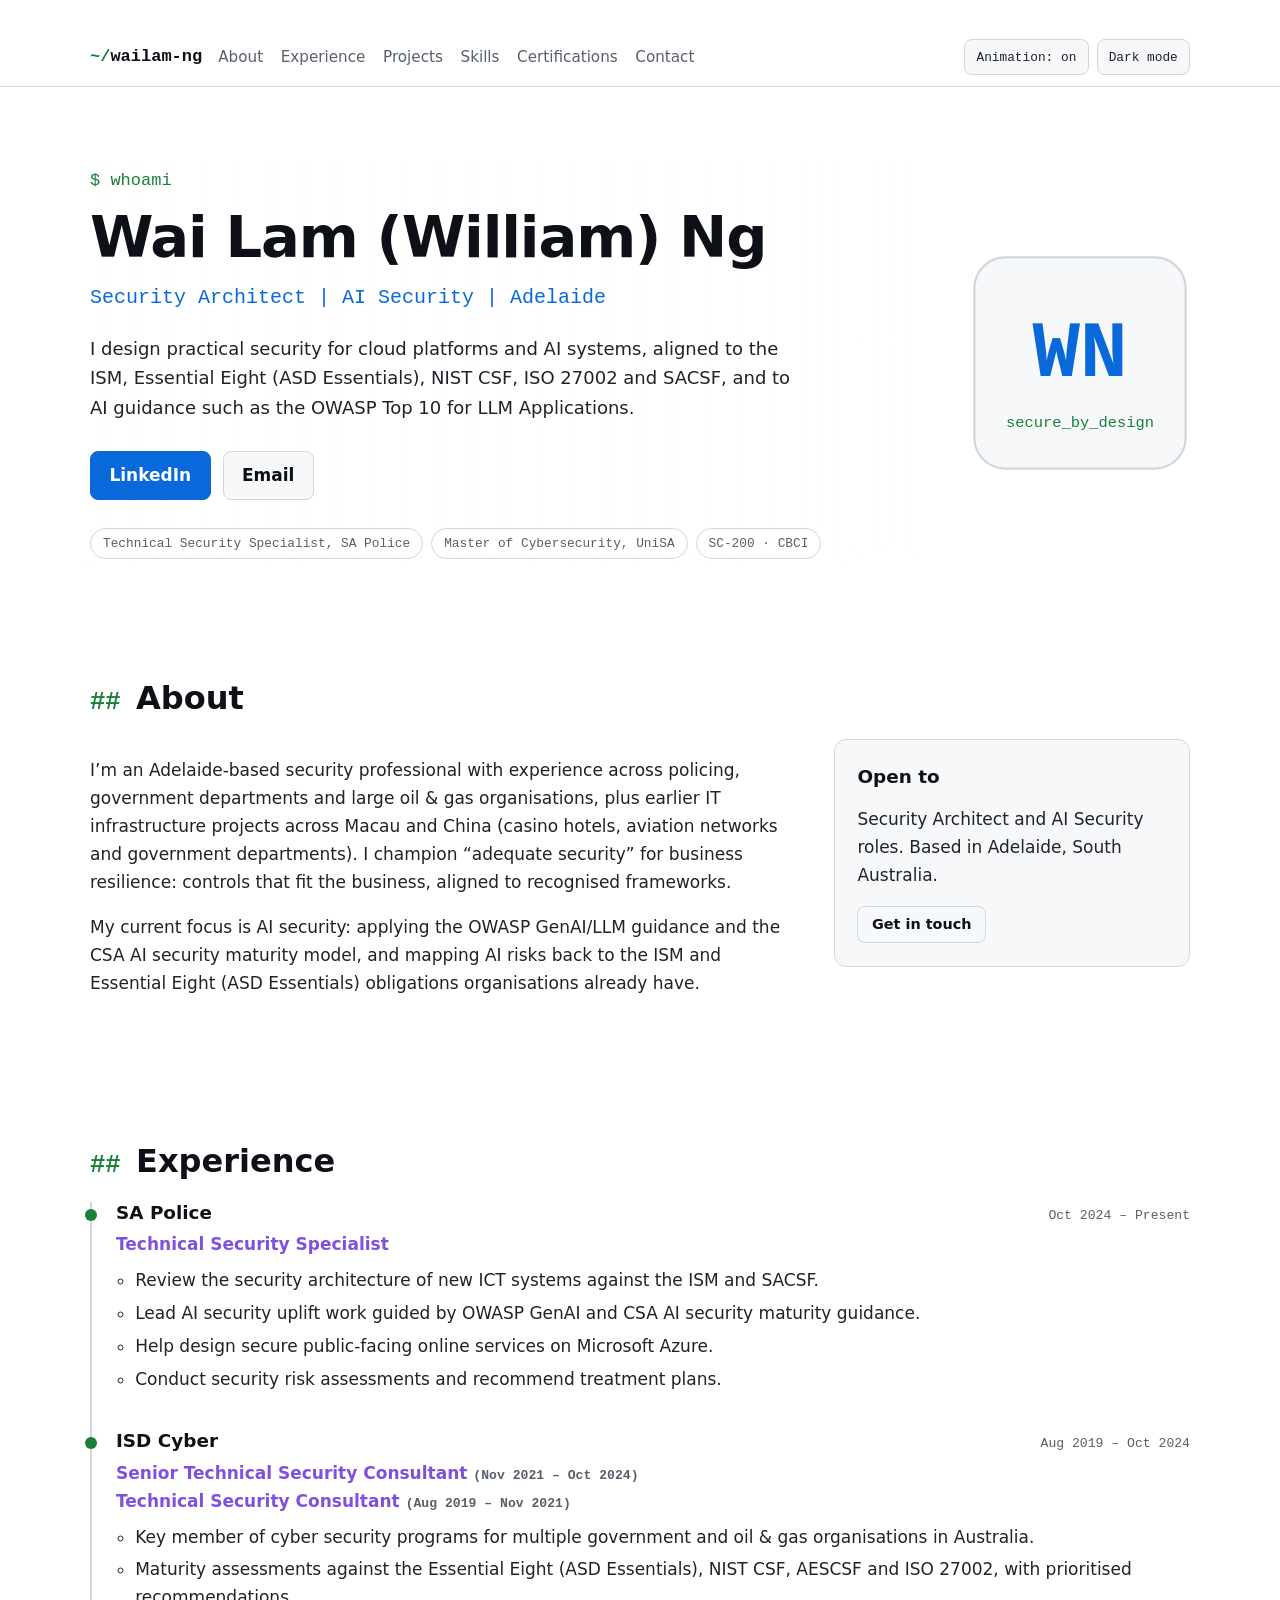
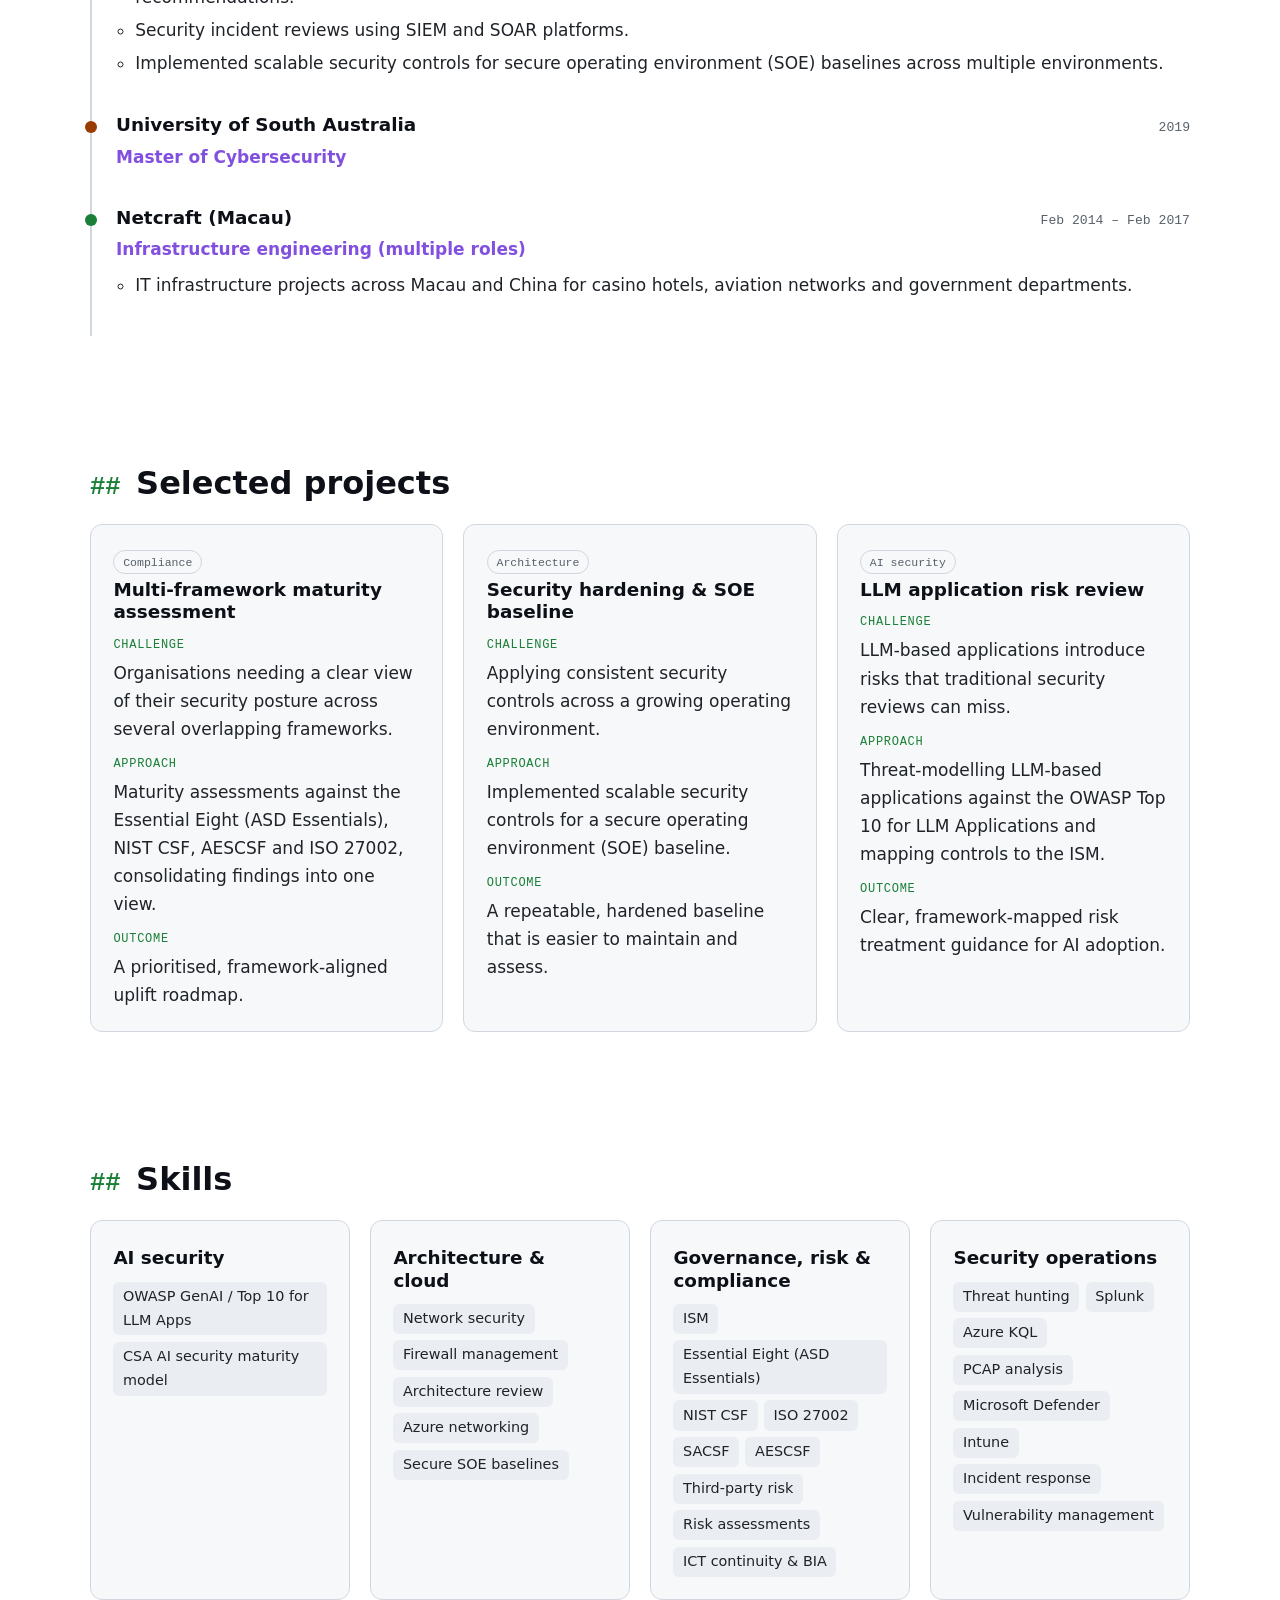
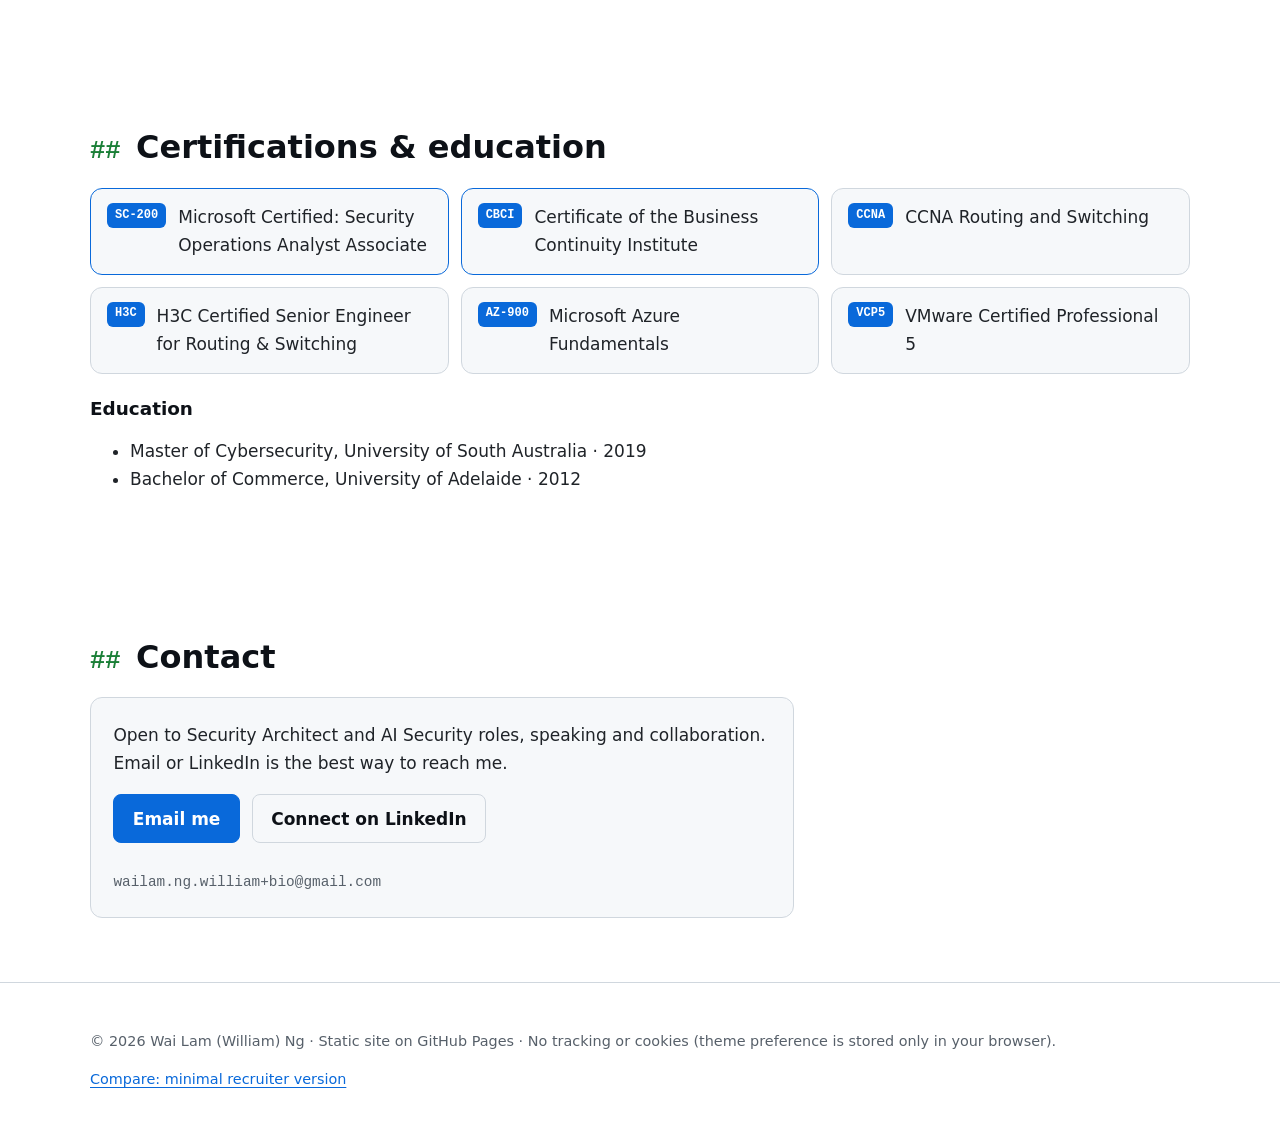
==== commit 72eec690: "Publish the ASCII neural-network background Point the bio page at the approved canvas animation and " ====
--- a/index.html
+++ b/index.html
@@ -44,10 +44,11 @@
   "knowsAbout": ["Security architecture", "AI security", "OWASP Top 10 for LLM Applications", "Microsoft Azure", "Australian Government ISM", "Essential Eight (ASD Essentials)", "NIST Cybersecurity Framework", "ISO/IEC 27002", "SACSF"]
 }
 </script>
+<link rel="stylesheet" href="ascii-neural.css">
 </head>
-<body>
+<body class="ascii-nn-page">
 <a class="skip-link" href="#main">Skip to content</a>
-<canvas id="bg" aria-hidden="true"></canvas>
+<canvas id="ascii-nn" aria-hidden="true"></canvas>
 
 <header class="site-header">
   <div class="container header-inner">
@@ -232,6 +233,6 @@
     <p><a href="variant-minimal.html">Compare: minimal recruiter version</a></p>
   </div>
 </footer>
-<script src="script.js"></script>
+<script src="ascii-neural.js"></script>
 </body>
 </html>
--- a/ascii-neural.css
+++ b/ascii-neural.css
@@ -0,0 +1,94 @@
+/* ASCII neural-net background demo — not published.
+   Keeps the effect behind content, dim and non-interactive. */
+
+html {
+  background: var(--bg);
+}
+
+body.ascii-nn-page {
+  background: transparent;
+}
+
+#ascii-nn {
+  position: fixed;
+  inset: 0;
+  width: 100%;
+  height: 100%;
+  z-index: 0;
+  pointer-events: none;
+  opacity: 0.42;
+}
+
+[data-theme="light"] #ascii-nn {
+  opacity: 0.28;
+}
+
+.ascii-nn-page .skip-link,
+.ascii-nn-page .demo-banner,
+.ascii-nn-page .site-header,
+.ascii-nn-page main,
+.ascii-nn-page .site-footer {
+  position: relative;
+  z-index: 1;
+}
+
+.ascii-nn-page .site-header {
+  z-index: 10;
+}
+
+.demo-banner {
+  font-family: var(--mono);
+  font-size: 0.78rem;
+  color: var(--muted);
+  background: color-mix(in srgb, var(--bg) 92%, transparent);
+  border-bottom: 1px solid var(--border);
+  padding: 0.45rem 1.25rem;
+  text-align: center;
+}
+
+.demo-banner a {
+  color: var(--accent);
+}
+
+/* Soft scrims behind text only, so the grid stays visible in the
+   margins and in gaps between blocks. */
+.ascii-nn-page main > section.container:not(.hero) {
+  background: color-mix(in srgb, var(--bg) 74%, transparent);
+  box-shadow: 0 0 40px 20px color-mix(in srgb, var(--bg) 62%, transparent);
+  border-radius: var(--radius);
+}
+
+.ascii-nn-page .hero.container {
+  background: transparent;
+  box-shadow: none;
+}
+
+.ascii-nn-page .hero.container > div:first-child {
+  background: linear-gradient(90deg,
+    color-mix(in srgb, var(--bg) 90%, transparent) 0%,
+    color-mix(in srgb, var(--bg) 82%, transparent) 80%,
+    transparent 100%);
+  border-radius: var(--radius);
+  margin: -0.5rem 0 -0.5rem -1rem;
+  padding: 0.5rem 1rem 0.5rem 1rem;
+}
+
+.ascii-nn-page .site-footer {
+  background: color-mix(in srgb, var(--bg) 88%, transparent);
+}
+
+@media (max-width: 760px) {
+  .ascii-nn-page .hero.container > div:first-child {
+    margin-left: -0.5rem;
+    padding-left: 0.5rem;
+  }
+}
+
+@media (prefers-reduced-motion: reduce) {
+  #ascii-nn {
+    opacity: 0.36;
+  }
+  [data-theme="light"] #ascii-nn {
+    opacity: 0.22;
+  }
+}
